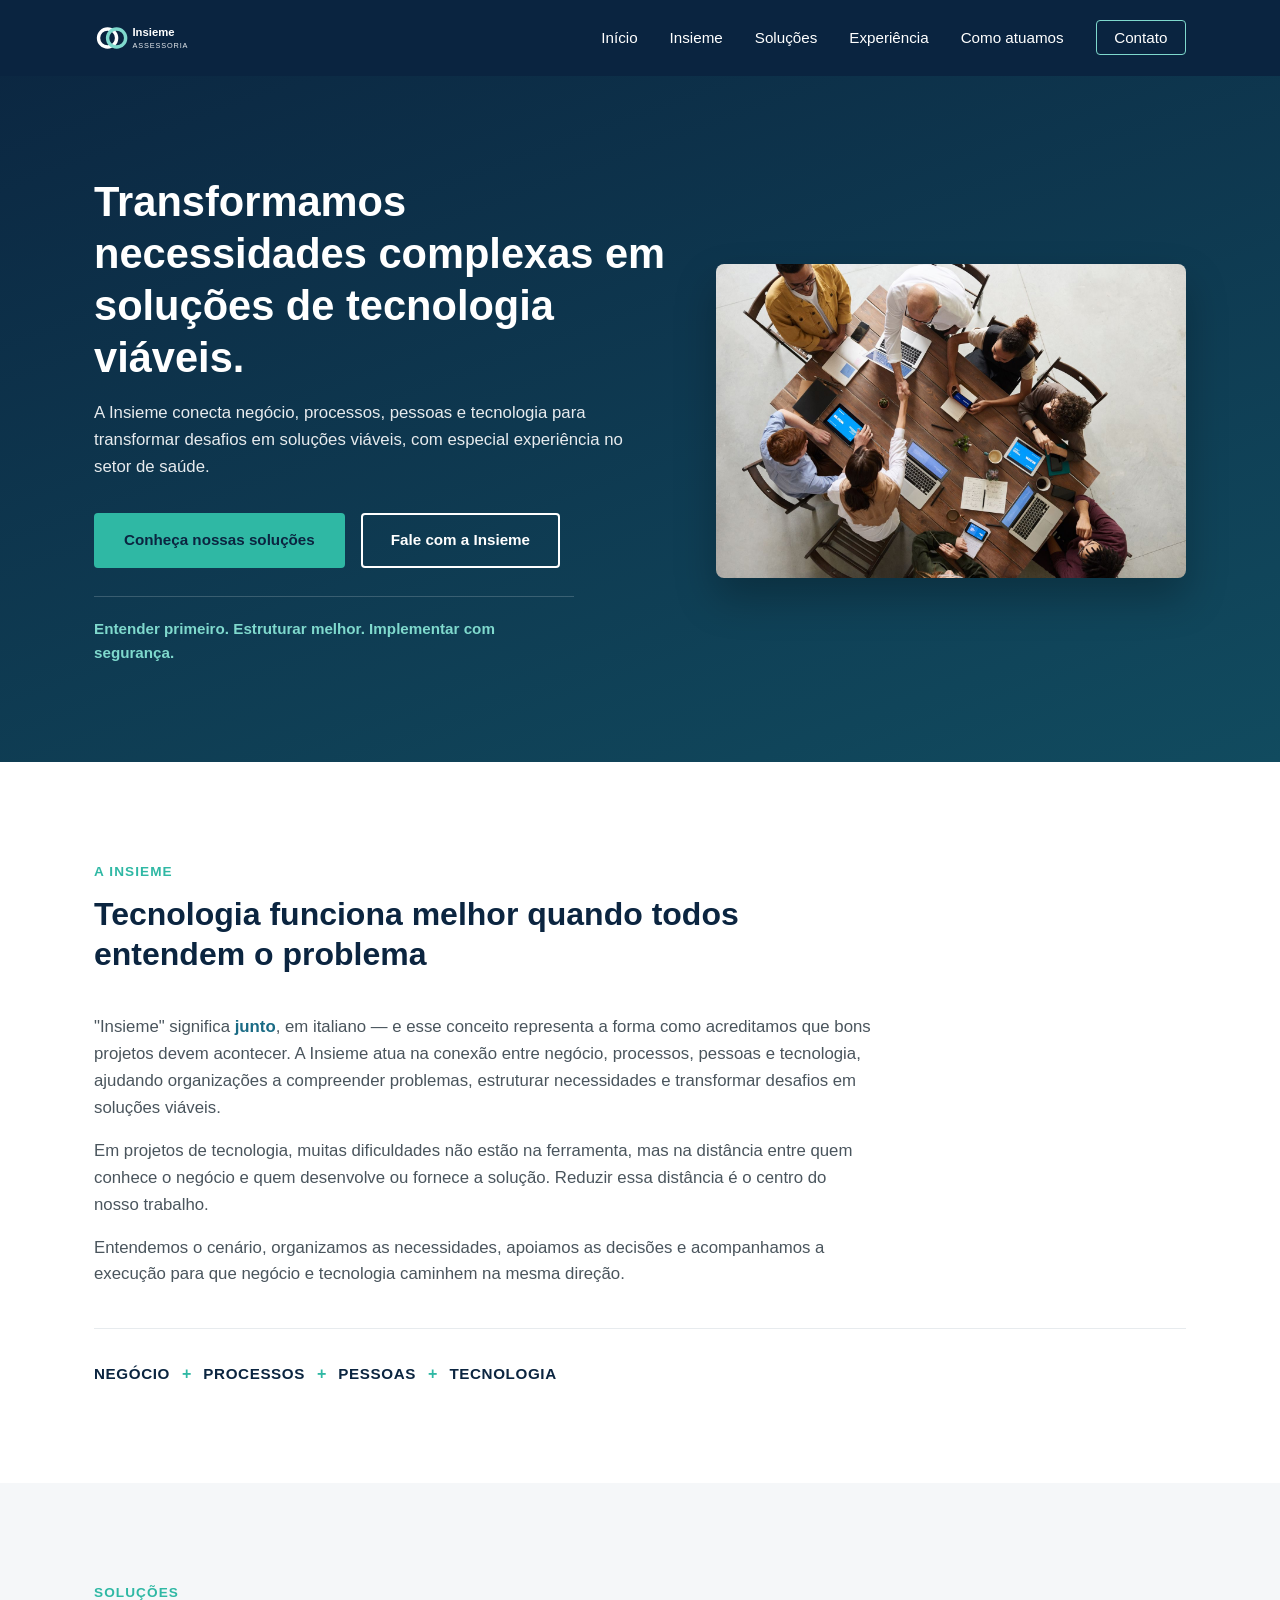
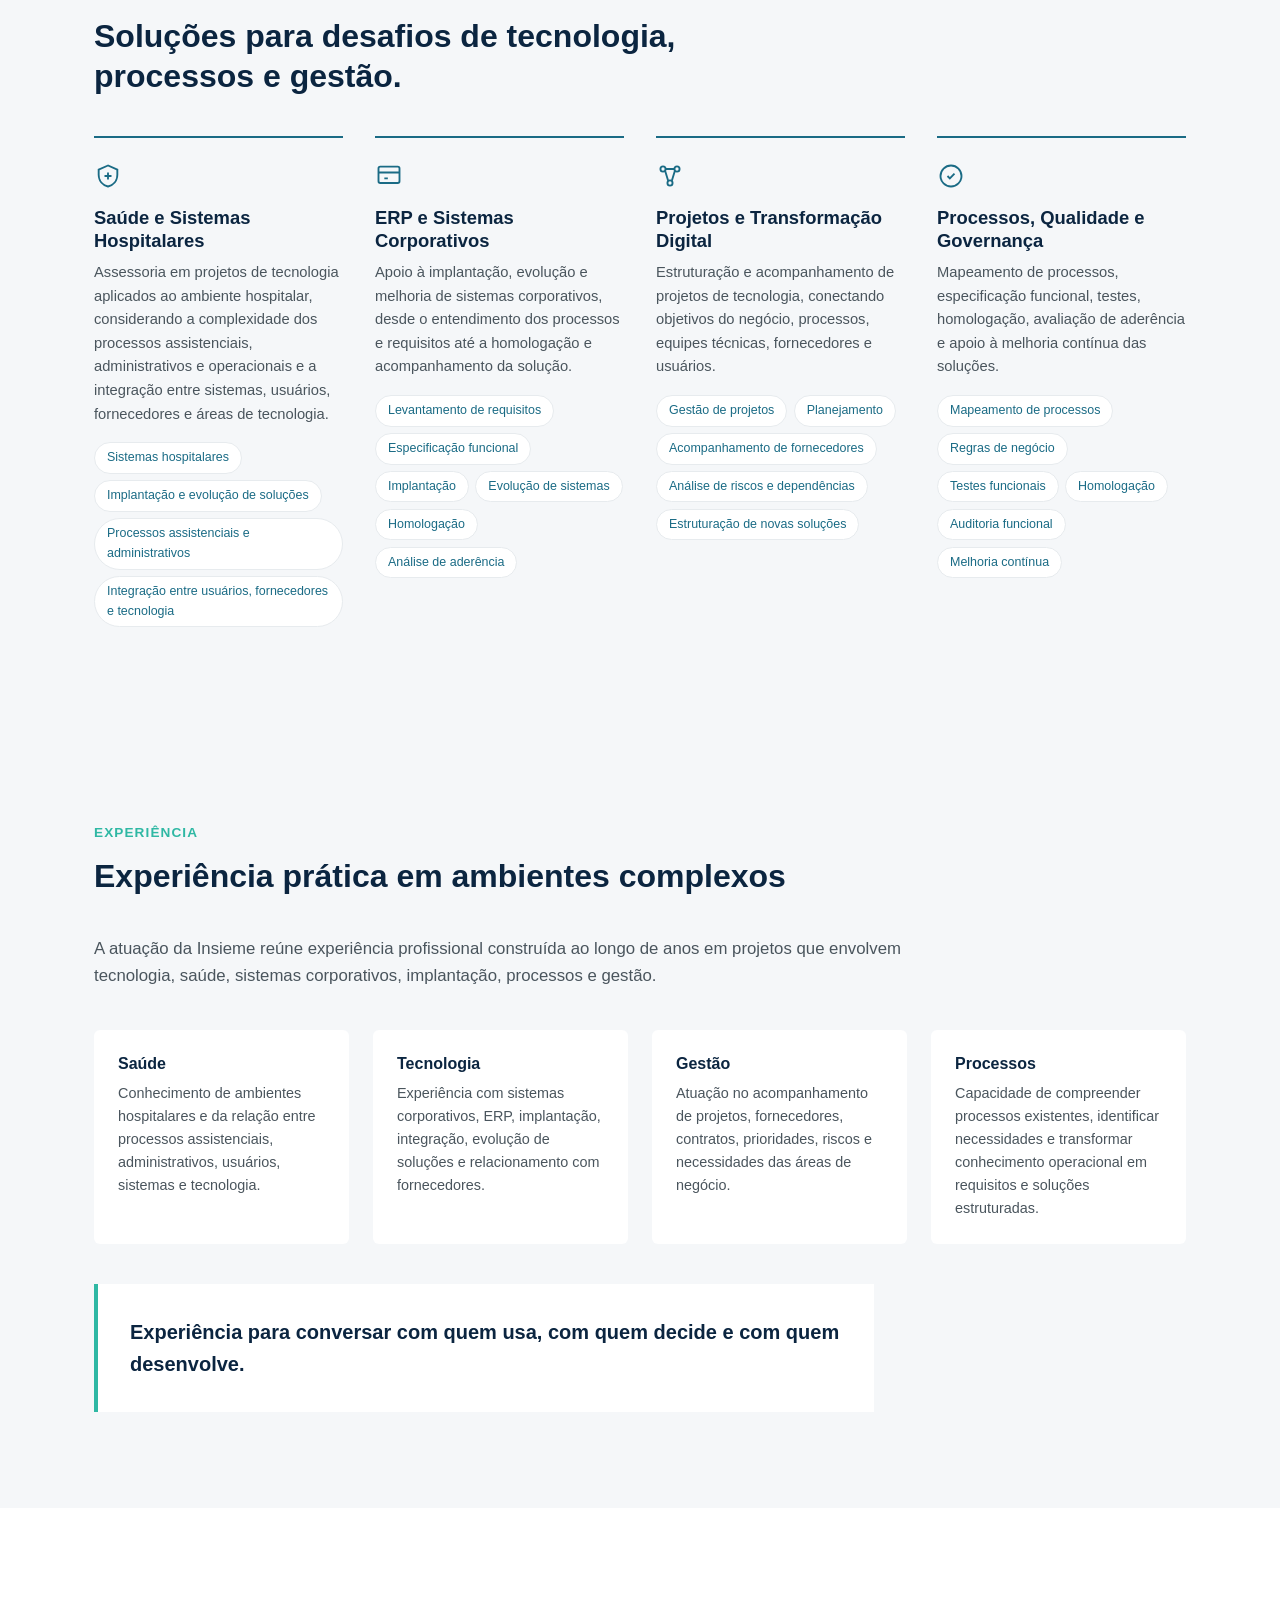
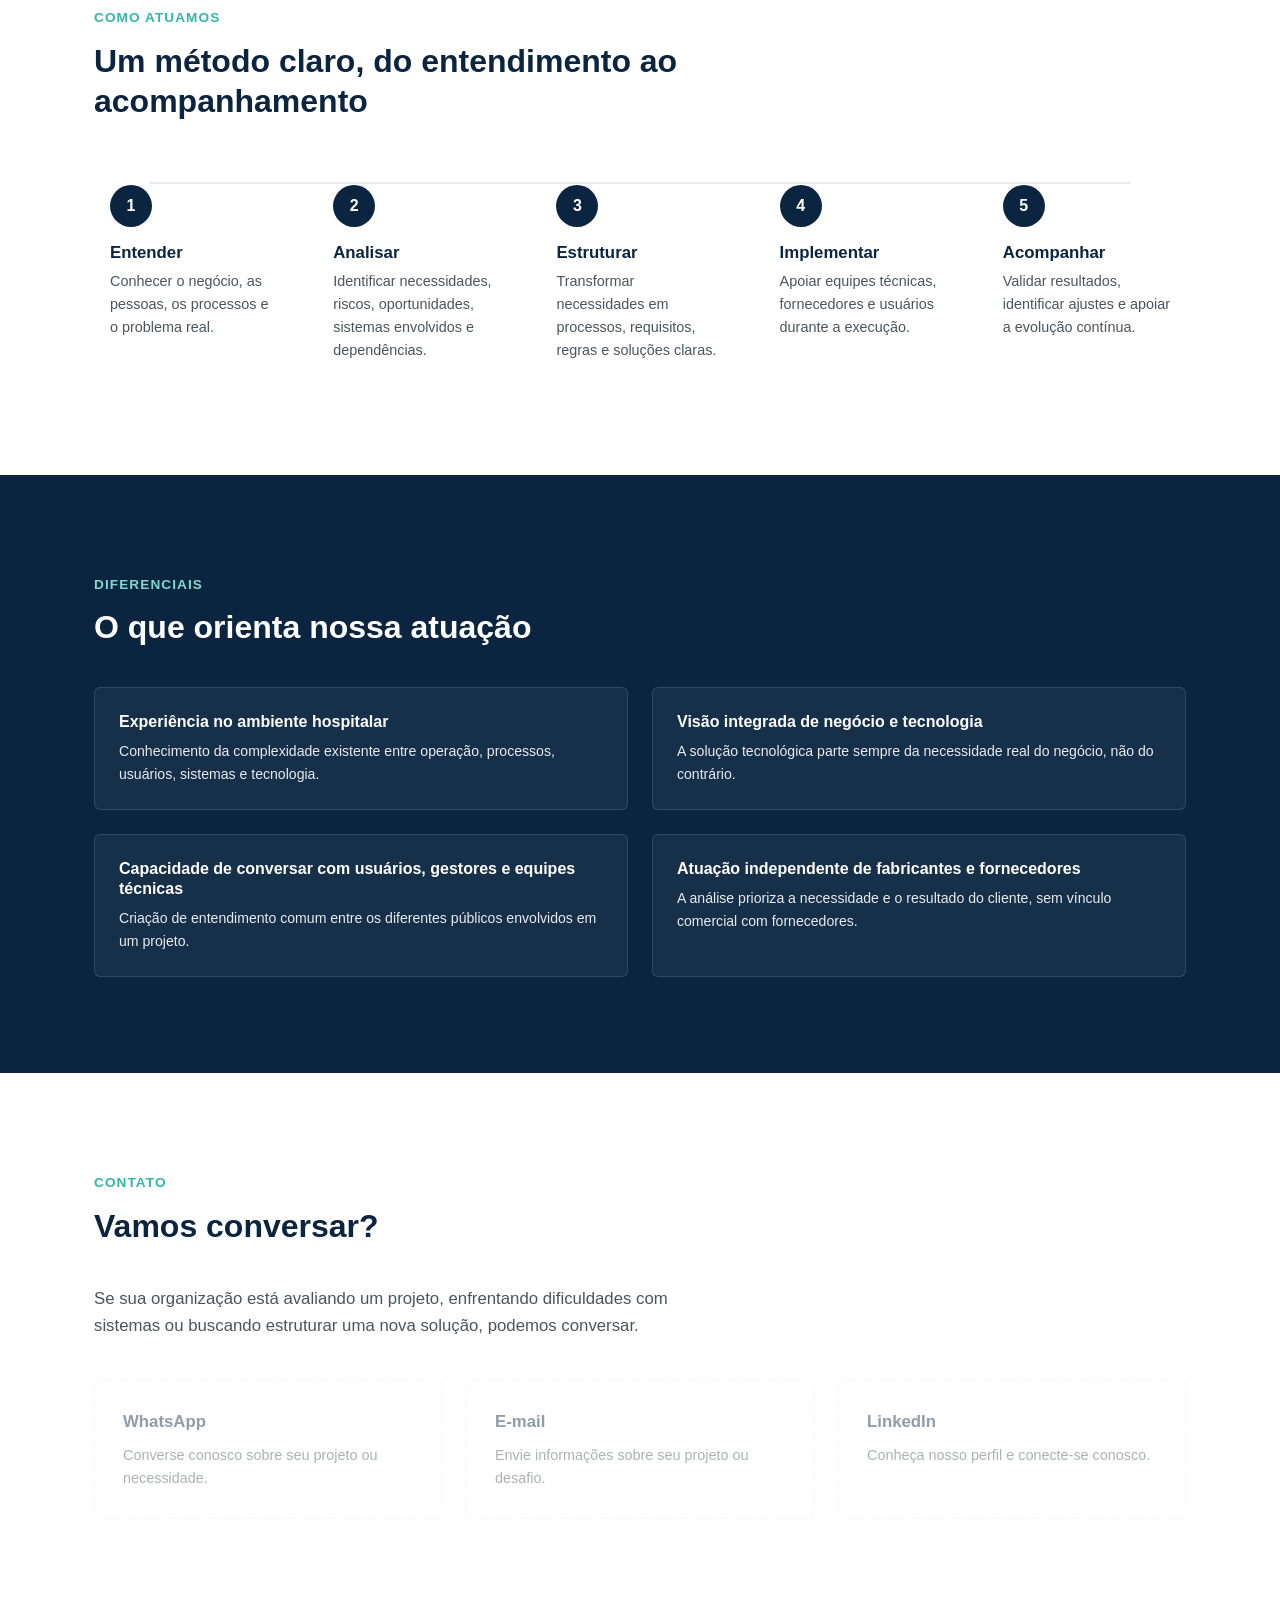
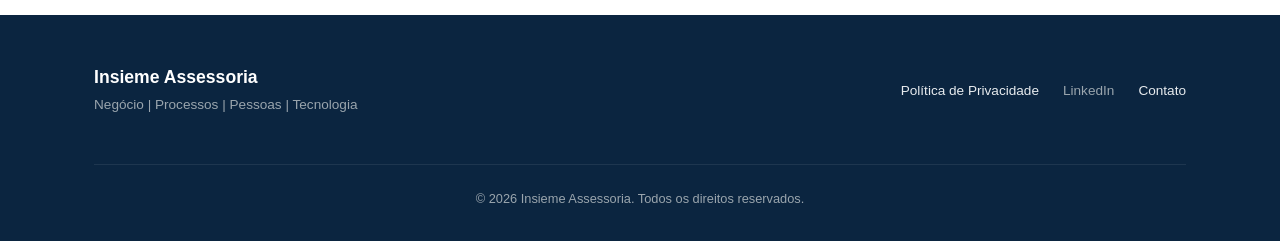
==== index.html @ f0e2f2e6 "Publica site institucional da Insieme Assessoria" ====
<!DOCTYPE html>
<html lang="pt-BR">
<head>
  <meta charset="UTF-8">
  <meta name="viewport" content="width=device-width, initial-scale=1.0">

  <title>Insieme Assessoria | Tecnologia, Sistemas, Processos e Saúde</title>
  <meta name="description" content="Assessoria e consultoria em tecnologia, sistemas, processos, implantação, gestão de projetos e soluções para organizações de saúde.">
  <meta name="keywords" content="consultoria tecnologia, sistemas hospitalares, ERP, implantação de sistemas, gestão de projetos, processos, saúde">
  <meta name="author" content="Insieme Assessoria">
  <meta name="robots" content="index, follow">

  <!-- Open Graph -->
  <meta property="og:type" content="website">
  <meta property="og:title" content="Insieme Assessoria | Tecnologia, Sistemas, Processos e Saúde">
  <meta property="og:description" content="Assessoria e consultoria em tecnologia, sistemas, processos, implantação, gestão de projetos e soluções para organizações de saúde.">
  <meta property="og:url" content="https://www.insiemeassessoria.com.br/">
  <meta property="og:image" content="assets/images/og-cover.jpg">
  <meta property="og:image:width" content="1200">
  <meta property="og:image:height" content="630">
  <meta property="og:locale" content="pt_BR">

  <!-- Favicon (gerado a partir da marca da Insieme; ver assets/icons/README.md) -->
  <link rel="icon" type="image/png" sizes="32x32" href="assets/icons/favicon-32x32.png">
  <link rel="icon" type="image/png" sizes="16x16" href="assets/icons/favicon-16x16.png">
  <link rel="apple-touch-icon" href="assets/icons/apple-touch-icon.png">

  <link rel="canonical" href="https://www.insiemeassessoria.com.br/">
  <link rel="stylesheet" href="css/style.css">
</head>
<body>

  <!-- ===== HEADER / MENU FIXO ===== -->
  <header class="site-header" id="site-header">
    <div class="container header-inner">
      <a href="#inicio" class="logo">
        <img src="assets/images/logo-header.svg" alt="Insieme Assessoria" width="170" height="40">
      </a>

      <button class="menu-toggle" id="menu-toggle" aria-label="Abrir menu" aria-expanded="false" aria-controls="menu-principal">
        <span></span>
        <span></span>
        <span></span>
      </button>

      <nav class="main-nav" id="menu-principal">
        <ul>
          <li><a href="#inicio">Início</a></li>
          <li><a href="#insieme">Insieme</a></li>
          <li><a href="#solucoes">Soluções</a></li>
          <li><a href="#experiencia">Experiência</a></li>
          <li><a href="#como-atuamos">Como atuamos</a></li>
          <li><a href="#contato" class="nav-cta">Contato</a></li>
        </ul>
      </nav>
    </div>
  </header>

  <main>

    <!-- ===== HERO ===== -->
    <section id="inicio" class="hero">
      <div class="container hero-inner">
        <div class="hero-text">
          <h1>Transformamos necessidades complexas em soluções de tecnologia viáveis.</h1>
          <p class="hero-subtitle">
            A Insieme conecta negócio, processos, pessoas e tecnologia para transformar desafios
            em soluções viáveis, com especial experiência no setor de saúde.
          </p>
          <div class="hero-actions">
            <a href="#solucoes" class="btn btn-primary">Conheça nossas soluções</a>
            <a href="#contato" class="btn btn-secondary">Fale com a Insieme</a>
          </div>
          <p class="hero-tagline">Entender primeiro. Estruturar melhor. Implementar com segurança.</p>
        </div>

        <div class="hero-image">
          <!-- Foto: banco gratuito Pexels (uso livre, sem atribuição obrigatória) -->
          <img src="assets/images/hero.jpg" alt="Equipe reunida em torno de uma mesa, trabalhando em conjunto com notebooks e tablets" width="1600" height="1068">
        </div>
      </div>
    </section>

    <!-- ===== A INSIEME ===== -->
    <section id="insieme" class="section insieme">
      <div class="container">
        <span class="section-label">A Insieme</span>
        <h2>Tecnologia funciona melhor quando todos entendem o problema</h2>
        <div class="insieme-content">
          <p>
            "Insieme" significa <em>junto</em>, em italiano — e esse conceito representa a forma
            como acreditamos que bons projetos devem acontecer. A Insieme atua na conexão entre
            negócio, processos, pessoas e tecnologia, ajudando organizações a compreender
            problemas, estruturar necessidades e transformar desafios em soluções viáveis.
          </p>
          <p>
            Em projetos de tecnologia, muitas dificuldades não estão na ferramenta, mas na
            distância entre quem conhece o negócio e quem desenvolve ou fornece a solução. Reduzir
            essa distância é o centro do nosso trabalho.
          </p>
          <p>
            Entendemos o cenário, organizamos as necessidades, apoiamos as decisões e acompanhamos
            a execução para que negócio e tecnologia caminhem na mesma direção.
          </p>
        </div>

        <div class="pilares-conexao" role="list" aria-label="Elementos conectados pela atuação da Insieme">
          <span role="listitem">Negócio</span>
          <span class="pilares-conector" aria-hidden="true">+</span>
          <span role="listitem">Processos</span>
          <span class="pilares-conector" aria-hidden="true">+</span>
          <span role="listitem">Pessoas</span>
          <span class="pilares-conector" aria-hidden="true">+</span>
          <span role="listitem">Tecnologia</span>
        </div>
      </div>
    </section>

    <!-- ===== SOLUÇÕES ===== -->
    <section id="solucoes" class="section solucoes">
      <div class="container">
        <span class="section-label">Soluções</span>
        <h2>Soluções para desafios de tecnologia, processos e gestão.</h2>

        <div class="pilares-grid">
          <article class="pilar">
            <span class="pilar-icone" aria-hidden="true">
              <svg viewBox="0 0 24 24" width="28" height="28" fill="none" stroke="currentColor" stroke-width="1.6"><path d="M12 3 4 6.5V11c0 5 3.4 8.7 8 10 4.6-1.3 8-5 8-10V6.5L12 3Z"/><path d="M9 12h6M12 9v6"/></svg>
            </span>
            <h3>Saúde e Sistemas Hospitalares</h3>
            <p>
              Assessoria em projetos de tecnologia aplicados ao ambiente hospitalar, considerando a
              complexidade dos processos assistenciais, administrativos e operacionais e a
              integração entre sistemas, usuários, fornecedores e áreas de tecnologia.
            </p>
            <ul class="pilar-tags">
              <li>Sistemas hospitalares</li>
              <li>Implantação e evolução de soluções</li>
              <li>Processos assistenciais e administrativos</li>
              <li>Integração entre usuários, fornecedores e tecnologia</li>
            </ul>
          </article>

          <article class="pilar">
            <span class="pilar-icone" aria-hidden="true">
              <svg viewBox="0 0 24 24" width="28" height="28" fill="none" stroke="currentColor" stroke-width="1.6"><rect x="3" y="4" width="18" height="14" rx="1.5"/><path d="M3 9h18M8 14h3"/></svg>
            </span>
            <h3>ERP e Sistemas Corporativos</h3>
            <p>
              Apoio à implantação, evolução e melhoria de sistemas corporativos, desde o
              entendimento dos processos e requisitos até a homologação e acompanhamento da
              solução.
            </p>
            <ul class="pilar-tags">
              <li>Levantamento de requisitos</li>
              <li>Especificação funcional</li>
              <li>Implantação</li>
              <li>Evolução de sistemas</li>
              <li>Homologação</li>
              <li>Análise de aderência</li>
            </ul>
          </article>

          <article class="pilar">
            <span class="pilar-icone" aria-hidden="true">
              <svg viewBox="0 0 24 24" width="28" height="28" fill="none" stroke="currentColor" stroke-width="1.6"><circle cx="6" cy="6" r="2.2"/><circle cx="18" cy="6" r="2.2"/><circle cx="12" cy="18" r="2.2"/><path d="M7.8 7.5 10.4 16M16.2 7.5 13.6 16M8.2 6h7.6"/></svg>
            </span>
            <h3>Projetos e Transformação Digital</h3>
            <p>
              Estruturação e acompanhamento de projetos de tecnologia, conectando objetivos do
              negócio, processos, equipes técnicas, fornecedores e usuários.
            </p>
            <ul class="pilar-tags">
              <li>Gestão de projetos</li>
              <li>Planejamento</li>
              <li>Acompanhamento de fornecedores</li>
              <li>Análise de riscos e dependências</li>
              <li>Estruturação de novas soluções</li>
            </ul>
          </article>

          <article class="pilar">
            <span class="pilar-icone" aria-hidden="true">
              <svg viewBox="0 0 24 24" width="28" height="28" fill="none" stroke="currentColor" stroke-width="1.6"><path d="m9 12 2 2 4-4"/><circle cx="12" cy="12" r="9"/></svg>
            </span>
            <h3>Processos, Qualidade e Governança</h3>
            <p>
              Mapeamento de processos, especificação funcional, testes, homologação, avaliação de
              aderência e apoio à melhoria contínua das soluções.
            </p>
            <ul class="pilar-tags">
              <li>Mapeamento de processos</li>
              <li>Regras de negócio</li>
              <li>Testes funcionais</li>
              <li>Homologação</li>
              <li>Auditoria funcional</li>
              <li>Melhoria contínua</li>
            </ul>
          </article>
        </div>
      </div>
    </section>

    <!-- ===== EXPERIÊNCIA ===== -->
    <section id="experiencia" class="section experiencia">
      <div class="container">
        <span class="section-label">Experiência</span>
        <h2>Experiência prática em ambientes complexos</h2>
        <p class="experiencia-intro">
          A atuação da Insieme reúne experiência profissional construída ao longo de anos em
          projetos que envolvem tecnologia, saúde, sistemas corporativos, implantação, processos e
          gestão.
        </p>

        <div class="experiencia-grid">
          <article class="experiencia-dimensao">
            <h3>Saúde</h3>
            <p>
              Conhecimento de ambientes hospitalares e da relação entre processos assistenciais,
              administrativos, usuários, sistemas e tecnologia.
            </p>
          </article>

          <article class="experiencia-dimensao">
            <h3>Tecnologia</h3>
            <p>
              Experiência com sistemas corporativos, ERP, implantação, integração, evolução de
              soluções e relacionamento com fornecedores.
            </p>
          </article>

          <article class="experiencia-dimensao">
            <h3>Gestão</h3>
            <p>
              Atuação no acompanhamento de projetos, fornecedores, contratos, prioridades, riscos e
              necessidades das áreas de negócio.
            </p>
          </article>

          <article class="experiencia-dimensao">
            <h3>Processos</h3>
            <p>
              Capacidade de compreender processos existentes, identificar necessidades e
              transformar conhecimento operacional em requisitos e soluções estruturadas.
            </p>
          </article>
        </div>

        <blockquote class="experiencia-destaque">
          Experiência para conversar com quem usa, com quem decide e com quem desenvolve.
        </blockquote>
      </div>
    </section>

    <!-- ===== COMO ATUAMOS ===== -->
    <section id="como-atuamos" class="section como-atuamos">
      <div class="container">
        <span class="section-label">Como atuamos</span>
        <h2>Um método claro, do entendimento ao acompanhamento</h2>

        <ol class="processo-flow">
          <li>
            <span class="processo-numero">1</span>
            <h3>Entender</h3>
            <p>Conhecer o negócio, as pessoas, os processos e o problema real.</p>
          </li>
          <li>
            <span class="processo-numero">2</span>
            <h3>Analisar</h3>
            <p>Identificar necessidades, riscos, oportunidades, sistemas envolvidos e dependências.</p>
          </li>
          <li>
            <span class="processo-numero">3</span>
            <h3>Estruturar</h3>
            <p>Transformar necessidades em processos, requisitos, regras e soluções claras.</p>
          </li>
          <li>
            <span class="processo-numero">4</span>
            <h3>Implementar</h3>
            <p>Apoiar equipes técnicas, fornecedores e usuários durante a execução.</p>
          </li>
          <li>
            <span class="processo-numero">5</span>
            <h3>Acompanhar</h3>
            <p>Validar resultados, identificar ajustes e apoiar a evolução contínua.</p>
          </li>
        </ol>
      </div>
    </section>

    <!-- ===== DIFERENCIAIS ===== -->
    <section id="diferenciais" class="section diferenciais">
      <div class="container">
        <span class="section-label">Diferenciais</span>
        <h2>O que orienta nossa atuação</h2>

        <div class="diferenciais-grid">
          <article class="diferencial-item">
            <h3>Experiência no ambiente hospitalar</h3>
            <p>Conhecimento da complexidade existente entre operação, processos, usuários, sistemas e tecnologia.</p>
          </article>
          <article class="diferencial-item">
            <h3>Visão integrada de negócio e tecnologia</h3>
            <p>A solução tecnológica parte sempre da necessidade real do negócio, não do contrário.</p>
          </article>
          <article class="diferencial-item">
            <h3>Capacidade de conversar com usuários, gestores e equipes técnicas</h3>
            <p>Criação de entendimento comum entre os diferentes públicos envolvidos em um projeto.</p>
          </article>
          <article class="diferencial-item">
            <h3>Atuação independente de fabricantes e fornecedores</h3>
            <p>A análise prioriza a necessidade e o resultado do cliente, sem vínculo comercial com fornecedores.</p>
          </article>
        </div>
      </div>
    </section>

    <!-- ===== CONTATO ===== -->
    <section id="contato" class="section contato">
      <div class="container">
        <span class="section-label">Contato</span>
        <h2>Vamos conversar?</h2>
        <p class="contato-intro">
          Se sua organização está avaliando um projeto, enfrentando dificuldades com sistemas ou
          buscando estruturar uma nova solução, podemos conversar.
        </p>

        <div class="contato-grid" id="contato-grid">
          <!-- Cartões preenchidos/ocultados dinamicamente via js/script.js conforme WHATSAPP_NUMBER, CONTACT_EMAIL, LINKEDIN_URL -->
          <a href="#" id="link-whatsapp" class="contato-card" target="_blank" rel="noopener noreferrer">
            <span class="contato-card-titulo">WhatsApp</span>
            <span class="contato-card-texto">Converse conosco sobre seu projeto ou necessidade.</span>
          </a>

          <a href="#" id="link-email" class="contato-card">
            <span class="contato-card-titulo">E-mail</span>
            <span class="contato-card-texto">Envie informações sobre seu projeto ou desafio.</span>
          </a>

          <a href="#" id="link-linkedin" class="contato-card" target="_blank" rel="noopener noreferrer">
            <span class="contato-card-titulo">LinkedIn</span>
            <span class="contato-card-texto">Conheça nosso perfil e conecte-se conosco.</span>
          </a>
        </div>
      </div>
    </section>

  </main>

  <!-- ===== RODAPÉ ===== -->
  <footer class="site-footer">
    <div class="container footer-inner">
      <div class="footer-brand">
        <strong>Insieme Assessoria</strong>
        <span>Negócio | Processos | Pessoas | Tecnologia</span>
      </div>

      <ul class="footer-links">
        <li><a href="privacidade.html" id="footer-privacidade">Política de Privacidade</a></li>
        <li><a href="#" id="footer-linkedin" target="_blank" rel="noopener noreferrer">LinkedIn</a></li>
        <li><a href="#contato">Contato</a></li>
      </ul>

      <p class="footer-copy" id="footer-copy"><!-- Preenchido via JavaScript --></p>
    </div>
  </footer>

  <!-- ===== BOTÃO FLUTUANTE WHATSAPP ===== -->
  <a href="#" id="whatsapp-float" class="whatsapp-float" target="_blank" rel="noopener noreferrer" aria-label="Falar no WhatsApp">
    <svg viewBox="0 0 32 32" width="26" height="26" aria-hidden="true" focusable="false">
      <path fill="currentColor" d="M16 3C9 3 3.3 8.6 3.3 15.5c0 2.4.6 4.6 1.8 6.6L3 29l7.2-2c1.9 1 4 1.6 6.3 1.6 7 0 12.7-5.6 12.7-12.5S23 3 16 3zm0 22.7c-2 0-3.9-.5-5.6-1.5l-.4-.2-4.3 1.2 1.2-4.1-.3-.4a10.1 10.1 0 0 1-1.7-5.7C4.9 9.6 9.9 4.9 16 4.9s11.1 4.7 11.1 10.6S22.1 25.7 16 25.7zm5.9-8c-.3-.2-1.9-1-2.2-1.1-.3-.1-.5-.2-.7.2-.2.3-.8 1.1-1 1.3-.2.2-.4.2-.7.1-.3-.2-1.4-.5-2.6-1.6-1-.9-1.6-1.9-1.8-2.3-.2-.3 0-.5.1-.7l.5-.6c.2-.2.2-.3.3-.5.1-.2.1-.4 0-.5-.1-.2-.7-1.7-1-2.3-.3-.6-.5-.5-.7-.5h-.6c-.2 0-.5.1-.8.4-.3.3-1 1-1 2.4s1 2.8 1.2 3c.1.2 2 3 4.8 4.2.7.3 1.2.5 1.6.6.7.2 1.3.2 1.8.1.5-.1 1.9-.8 2.2-1.5.3-.7.3-1.3.2-1.5-.1-.1-.3-.2-.6-.4z"/>
    </svg>
  </a>

  <script src="js/script.js"></script>
</body>
</html>
---- css/style.css ----
/* =========================================================
   INSIEME ASSESSORIA — STYLE SHEET
   Identidade visual: azul escuro/petróleo, branco, cinza claro,
   pequenos detalhes em verde/azul claro. Layout corporativo,
   sóbrio, com bastante espaço em branco.
   ========================================================= */

:root {
  /* Paleta de cores */
  --color-navy: #0b2540;
  --color-petrol: #114b5f;
  --color-petrol-light: #1a6b85;
  --color-accent: #2fb8a4;
  --color-accent-light: #7fd9cd;
  --color-white: #ffffff;
  --color-gray-100: #f5f7f9;
  --color-gray-200: #e7ebee;
  --color-gray-400: #9aa5ad;
  --color-gray-700: #4a555d;
  --color-text: #1c2b36;

  /* Tipografia */
  --font-base: "Segoe UI", "Helvetica Neue", Arial, sans-serif;

  /* Espaçamentos */
  --section-padding: 6rem 0;
  --container-width: 1140px;

  /* Transições */
  --transition-base: 0.25s ease;
}

/* =========================================================
   RESET BÁSICO
   ========================================================= */
*,
*::before,
*::after {
  box-sizing: border-box;
}

html {
  scroll-behavior: smooth;
}

body {
  margin: 0;
  font-family: var(--font-base);
  color: var(--color-text);
  background-color: var(--color-white);
  line-height: 1.6;
  -webkit-font-smoothing: antialiased;
}

img {
  max-width: 100%;
  height: auto;
  display: block;
}

a {
  color: inherit;
  text-decoration: none;
}

ul,
ol {
  list-style: none;
  margin: 0;
  padding: 0;
}

h1, h2, h3 {
  color: var(--color-navy);
  font-weight: 700;
  line-height: 1.25;
  margin: 0 0 1rem;
}

p {
  margin: 0 0 1rem;
  color: var(--color-gray-700);
}

.container {
  width: 100%;
  max-width: var(--container-width);
  margin: 0 auto;
  padding: 0 1.5rem;
}

.section {
  padding: var(--section-padding);
}

.section-label {
  display: inline-block;
  color: var(--color-accent);
  font-size: 0.85rem;
  font-weight: 700;
  letter-spacing: 0.08em;
  text-transform: uppercase;
  margin-bottom: 0.75rem;
}

.section h2 {
  font-size: 2rem;
  max-width: 720px;
  margin-bottom: 2.5rem;
}

/* =========================================================
   BOTÕES
   ========================================================= */
.btn {
  display: inline-block;
  padding: 0.85rem 1.75rem;
  border-radius: 4px;
  font-weight: 600;
  font-size: 0.95rem;
  transition: background-color var(--transition-base), color var(--transition-base), border-color var(--transition-base);
  border: 2px solid transparent;
}

.btn-primary {
  background-color: var(--color-accent);
  color: var(--color-navy);
}

.btn-primary:hover {
  background-color: var(--color-accent-light);
}

.btn-secondary {
  border-color: var(--color-white);
  color: var(--color-white);
}

.btn-secondary:hover {
  background-color: var(--color-white);
  color: var(--color-navy);
}

/* =========================================================
   HEADER / MENU FIXO
   ========================================================= */
.site-header {
  position: fixed;
  top: 0;
  left: 0;
  width: 100%;
  z-index: 1000;
  background-color: rgba(11, 37, 64, 0.97);
  transition: background-color var(--transition-base);
}

.header-inner {
  display: flex;
  align-items: center;
  justify-content: space-between;
  height: 76px;
}

.logo {
  display: flex;
  align-items: center;
}

.logo img {
  height: 34px;
  width: auto;
}

.main-nav ul {
  display: flex;
  gap: 2rem;
  align-items: center;
}

.main-nav a {
  color: var(--color-white);
  font-size: 0.95rem;
  font-weight: 500;
  transition: color var(--transition-base);
}

.main-nav a:hover {
  color: var(--color-accent-light);
}

.nav-cta {
  border: 1px solid var(--color-accent-light);
  padding: 0.5rem 1.1rem;
  border-radius: 4px;
}

.menu-toggle {
  display: none;
  flex-direction: column;
  justify-content: space-between;
  width: 28px;
  height: 20px;
  background: none;
  border: none;
  cursor: pointer;
  padding: 0;
}

.menu-toggle span {
  display: block;
  height: 2px;
  width: 100%;
  background-color: var(--color-white);
  border-radius: 2px;
}

/* =========================================================
   HERO
   ========================================================= */
.hero {
  background: linear-gradient(160deg, var(--color-navy) 0%, var(--color-petrol) 100%);
  padding: 11rem 0 6rem;
}

.hero-inner {
  display: grid;
  grid-template-columns: 1.1fr 0.9fr;
  gap: 3rem;
  align-items: center;
}

.hero-text h1 {
  color: var(--color-white);
  font-size: 2.6rem;
  max-width: 620px;
}

.hero-subtitle {
  color: var(--color-gray-200);
  font-size: 1.05rem;
  max-width: 560px;
  margin-bottom: 2rem;
}

.hero-actions {
  display: flex;
  gap: 1rem;
  flex-wrap: wrap;
}

.hero-tagline {
  margin: 1.75rem 0 0;
  padding-top: 1.25rem;
  border-top: 1px solid rgba(255, 255, 255, 0.18);
  color: var(--color-accent-light);
  font-size: 0.95rem;
  font-weight: 600;
  max-width: 480px;
}

.hero-image img {
  border-radius: 8px;
  box-shadow: 0 20px 40px rgba(0, 0, 0, 0.25);
}

/* =========================================================
   A INSIEME
   ========================================================= */
.insieme-content p {
  max-width: 780px;
  font-size: 1.05rem;
}

.insieme-content em {
  color: var(--color-petrol-light);
  font-style: normal;
  font-weight: 700;
}

.pilares-conexao {
  display: flex;
  flex-wrap: wrap;
  align-items: center;
  gap: 0.75rem;
  margin-top: 2.5rem;
  padding-top: 2rem;
  border-top: 1px solid var(--color-gray-200);
}

.pilares-conexao span:not(.pilares-conector) {
  font-size: 0.95rem;
  font-weight: 700;
  letter-spacing: 0.04em;
  text-transform: uppercase;
  color: var(--color-navy);
}

.pilares-conector {
  color: var(--color-accent);
  font-weight: 700;
}

/* =========================================================
   SOLUÇÕES — QUATRO PILARES
   ========================================================= */
.solucoes {
  background-color: var(--color-gray-100);
}

.pilares-grid {
  display: grid;
  grid-template-columns: repeat(4, 1fr);
  gap: 2rem;
}

.pilar {
  padding-top: 1.5rem;
  border-top: 2px solid var(--color-petrol-light);
}

.pilar-icone {
  display: inline-flex;
  color: var(--color-petrol-light);
  margin-bottom: 1rem;
}

.pilar h3 {
  font-size: 1.15rem;
  margin-bottom: 0.6rem;
}

.pilar p {
  font-size: 0.92rem;
  margin: 0;
}

.pilar-tags {
  display: flex;
  flex-wrap: wrap;
  gap: 0.4rem;
  margin-top: 1rem;
}

.pilar-tags li {
  font-size: 0.78rem;
  color: var(--color-petrol-light);
  background-color: var(--color-white);
  border: 1px solid var(--color-gray-200);
  border-radius: 999px;
  padding: 0.3rem 0.75rem;
}

/* =========================================================
   EXPERIÊNCIA
   ========================================================= */
.experiencia {
  background-color: var(--color-gray-100);
}

.experiencia-intro {
  max-width: 820px;
  font-size: 1.05rem;
}

.experiencia-grid {
  display: grid;
  grid-template-columns: repeat(4, 1fr);
  gap: 1.5rem;
  margin: 2.5rem 0;
}

.experiencia-dimensao {
  padding: 1.5rem;
  background-color: var(--color-white);
  border-radius: 6px;
}

.experiencia-dimensao h3 {
  font-size: 1rem;
  margin-bottom: 0.5rem;
}

.experiencia-dimensao p {
  font-size: 0.9rem;
  margin: 0;
}

.experiencia-destaque {
  margin: 2.5rem 0 0;
  padding: 2rem;
  border-left: 4px solid var(--color-accent);
  background-color: var(--color-white);
  font-size: 1.25rem;
  font-weight: 600;
  color: var(--color-navy);
  max-width: 780px;
}

/* =========================================================
   COMO TRABALHAMOS
   ========================================================= */
.processo-flow {
  display: grid;
  grid-template-columns: repeat(5, 1fr);
  gap: 1.5rem;
  position: relative;
}

.processo-flow::before {
  content: "";
  position: absolute;
  top: 21px;
  left: 5%;
  right: 5%;
  height: 2px;
  background-color: var(--color-gray-200);
}

.processo-flow li {
  position: relative;
  padding: 1.5rem 1rem 0;
  text-align: left;
}

.processo-numero {
  display: inline-flex;
  align-items: center;
  justify-content: center;
  width: 42px;
  height: 42px;
  border-radius: 50%;
  background-color: var(--color-navy);
  color: var(--color-white);
  font-weight: 700;
  margin-bottom: 1rem;
}

.processo-flow h3 {
  font-size: 1.05rem;
  margin-bottom: 0.4rem;
}

.processo-flow p {
  font-size: 0.9rem;
}

/* =========================================================
   DIFERENCIAIS
   ========================================================= */
.diferenciais {
  background-color: var(--color-navy);
}

.diferenciais .section-label {
  color: var(--color-accent-light);
}

.diferenciais h2 {
  color: var(--color-white);
}

.diferenciais-grid {
  display: grid;
  grid-template-columns: repeat(2, 1fr);
  gap: 1.5rem;
}

.diferencial-item {
  background-color: rgba(255, 255, 255, 0.05);
  border: 1px solid rgba(255, 255, 255, 0.12);
  border-radius: 6px;
  padding: 1.5rem;
}

.diferencial-item h3 {
  color: var(--color-white);
  font-size: 1rem;
  margin-bottom: 0.5rem;
}

.diferencial-item p {
  color: var(--color-gray-200);
  font-size: 0.88rem;
  margin: 0;
}

/* =========================================================
   CONTATO
   ========================================================= */
.contato-intro {
  max-width: 620px;
  font-size: 1.05rem;
}

.contato-grid {
  display: grid;
  grid-template-columns: repeat(3, 1fr);
  gap: 1.5rem;
  margin-top: 2.5rem;
}

.contato-card {
  display: flex;
  flex-direction: column;
  gap: 0.5rem;
  padding: 1.75rem;
  border: 1px solid var(--color-gray-200);
  border-radius: 6px;
  transition: border-color var(--transition-base), transform var(--transition-base);
}

.contato-card:hover {
  border-color: var(--color-petrol-light);
  transform: translateY(-2px);
}

.contato-card-titulo {
  font-weight: 700;
  color: var(--color-navy);
  font-size: 1.05rem;
}

.contato-card-texto {
  font-size: 0.9rem;
  color: var(--color-gray-700);
}

/* Estado desabilitado: contato ainda não configurado pelo proprietário do site */
.contato-card[aria-disabled="true"] {
  opacity: 0.45;
  pointer-events: none;
  border-style: dashed;
}

/* =========================================================
   RODAPÉ
   ========================================================= */
.site-footer {
  background-color: var(--color-navy);
  color: var(--color-gray-200);
  padding: 3rem 0 2rem;
}

.footer-inner {
  display: flex;
  flex-wrap: wrap;
  justify-content: space-between;
  align-items: center;
  gap: 1.5rem;
}

.footer-brand {
  display: flex;
  flex-direction: column;
  gap: 0.2rem;
}

.footer-brand strong {
  color: var(--color-white);
  font-size: 1.1rem;
}

.footer-brand span {
  font-size: 0.85rem;
  color: var(--color-gray-400);
}

.footer-links {
  display: flex;
  gap: 1.5rem;
}

.footer-links a {
  font-size: 0.85rem;
  color: var(--color-gray-200);
  transition: color var(--transition-base);
}

.footer-links a:hover {
  color: var(--color-accent-light);
}

/* Estado desabilitado: link ainda não configurado pelo proprietário do site */
.footer-links a[aria-disabled="true"] {
  color: var(--color-gray-400);
  pointer-events: none;
}

.footer-copy {
  width: 100%;
  text-align: center;
  font-size: 0.8rem;
  color: var(--color-gray-400);
  margin: 1.5rem 0 0;
  border-top: 1px solid rgba(255, 255, 255, 0.08);
  padding-top: 1.5rem;
}

/* =========================================================
   BOTÃO FLUTUANTE WHATSAPP
   ========================================================= */
.whatsapp-float {
  position: fixed;
  right: 1.75rem;
  bottom: 1.75rem;
  width: 54px;
  height: 54px;
  background-color: #25d366;
  color: var(--color-white);
  border-radius: 50%;
  display: flex;
  align-items: center;
  justify-content: center;
  box-shadow: 0 6px 16px rgba(0, 0, 0, 0.2);
  z-index: 999;
  transition: transform var(--transition-base);
}

.whatsapp-float:hover {
  transform: scale(1.08);
}

/* =========================================================
   ANIMAÇÕES DISCRETAS ON-SCROLL
   ========================================================= */
.reveal {
  opacity: 0;
  transform: translateY(16px);
  transition: opacity 0.6s ease, transform 0.6s ease;
}

.reveal.is-visible {
  opacity: 1;
  transform: translateY(0);
}

/* Página simples (ex: política de privacidade) sem header/hero acima */
.section--pagina-simples {
  padding-top: 10rem;
}

/* =========================================================
   RESPONSIVIDADE
   ========================================================= */
@media (max-width: 1024px) {
  .pilares-grid {
    grid-template-columns: repeat(2, 1fr);
  }

  .experiencia-grid {
    grid-template-columns: repeat(2, 1fr);
  }

  .diferenciais-grid {
    grid-template-columns: repeat(2, 1fr);
  }

  .contato-grid {
    grid-template-columns: repeat(2, 1fr);
  }

  .processo-flow {
    grid-template-columns: repeat(3, 1fr);
    row-gap: 2rem;
  }

  .processo-flow::before {
    display: none;
  }
}

@media (max-width: 860px) {
  .menu-toggle {
    display: flex;
  }

  .main-nav {
    position: fixed;
    top: 76px;
    left: 0;
    width: 100%;
    background-color: var(--color-navy);
    max-height: 0;
    overflow: hidden;
    transition: max-height var(--transition-base);
  }

  .main-nav.is-open {
    max-height: 400px;
  }

  .main-nav ul {
    flex-direction: column;
    align-items: flex-start;
    padding: 1.5rem;
    gap: 1.25rem;
  }

  .hero-inner {
    grid-template-columns: 1fr;
  }

  .hero-text h1 {
    font-size: 2.1rem;
  }
}

@media (max-width: 640px) {
  :root {
    --section-padding: 4rem 0;
  }

  .pilares-grid {
    grid-template-columns: 1fr;
  }

  .experiencia-grid {
    grid-template-columns: 1fr;
  }

  .diferenciais-grid {
    grid-template-columns: 1fr;
  }

  .contato-grid {
    grid-template-columns: 1fr;
  }

  .processo-flow {
    grid-template-columns: 1fr;
  }

  .hero {
    padding-top: 9rem;
  }

  .footer-inner {
    flex-direction: column;
    text-align: center;
  }

  .footer-links {
    flex-wrap: wrap;
    justify-content: center;
  }
}

@media (max-width: 400px) {
  .section h2 {
    font-size: 1.5rem;
  }

  .hero-text h1 {
    font-size: 1.75rem;
  }

  .hero-actions .btn {
    width: 100%;
    text-align: center;
  }
}

/* =========================================================
   ACESSIBILIDADE
   ========================================================= */
a:focus-visible,
button:focus-visible,
.contato-card:focus-visible {
  outline: 3px solid var(--color-accent);
  outline-offset: 2px;
}

@media (prefers-reduced-motion: reduce) {
  *,
  *::before,
  *::after {
    animation-duration: 0.001ms !important;
    transition-duration: 0.001ms !important;
    scroll-behavior: auto !important;
  }

  .reveal {
    opacity: 1;
    transform: none;
  }
}
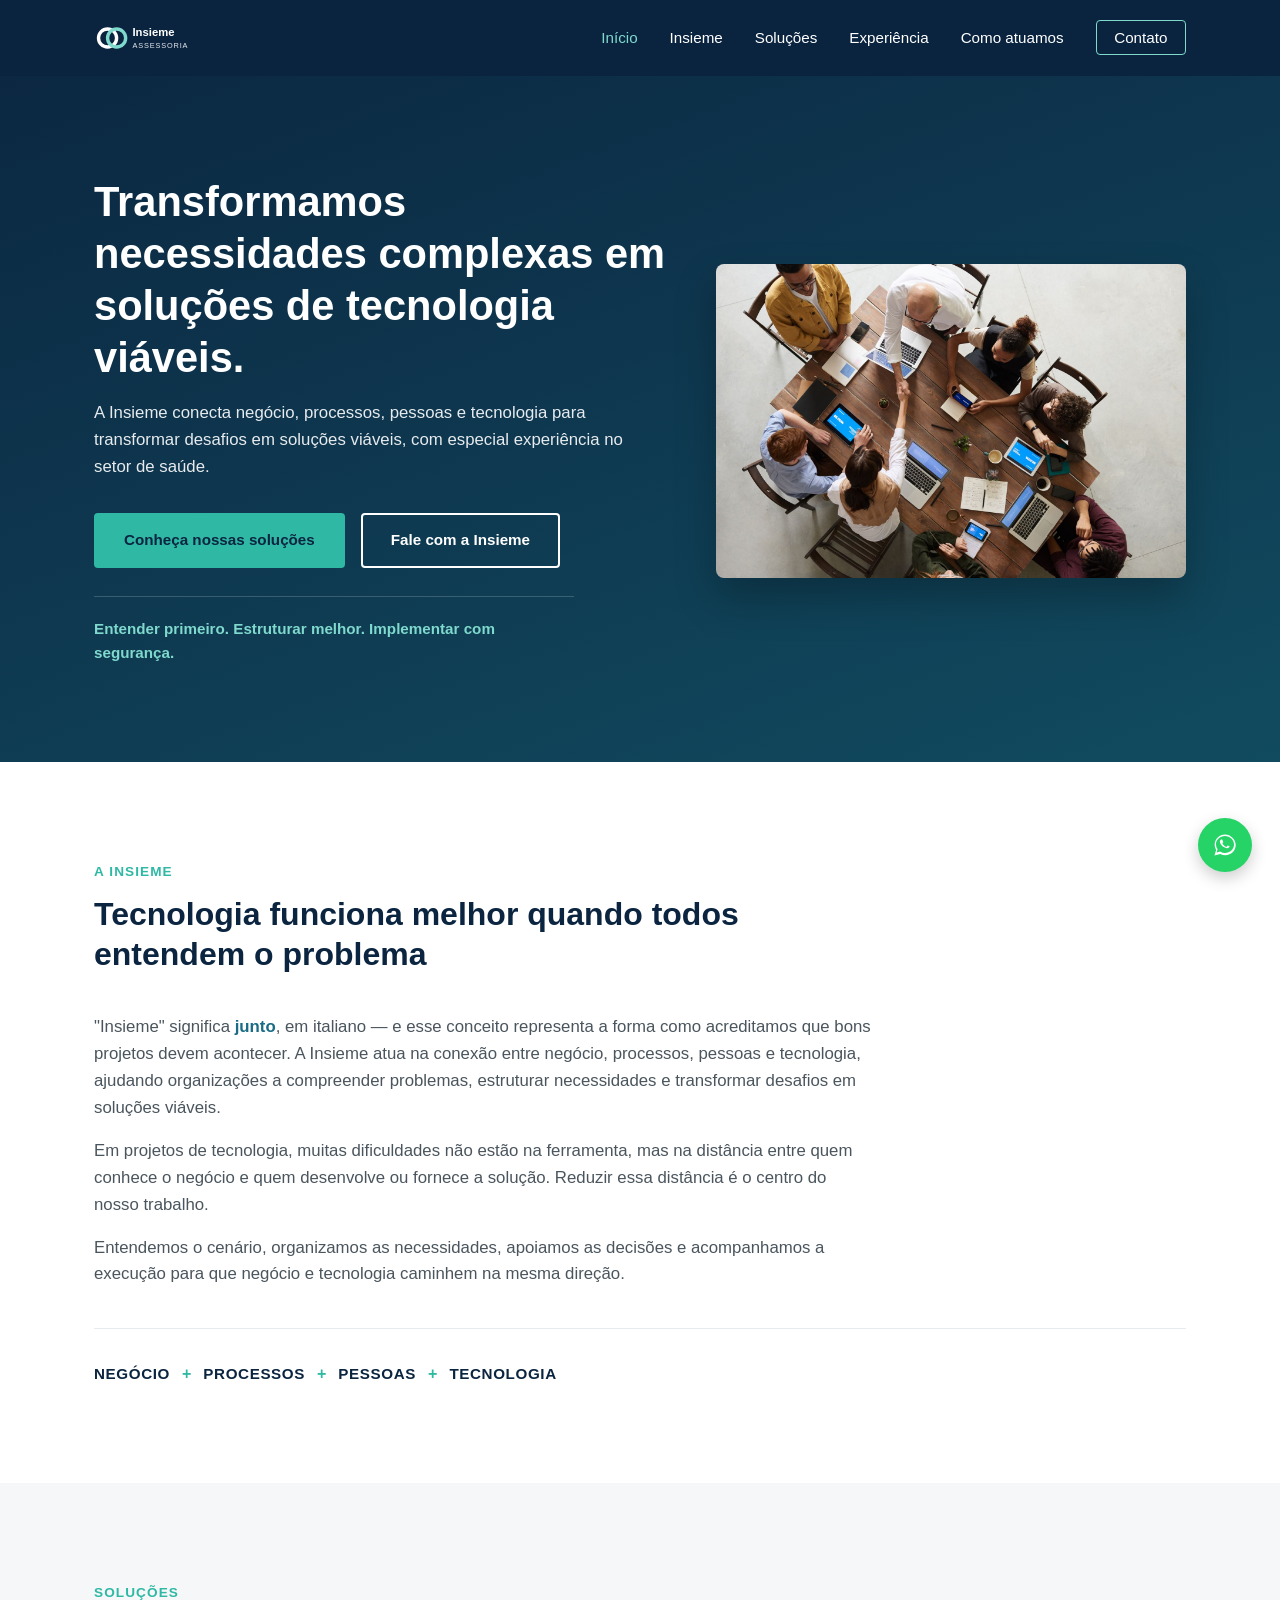
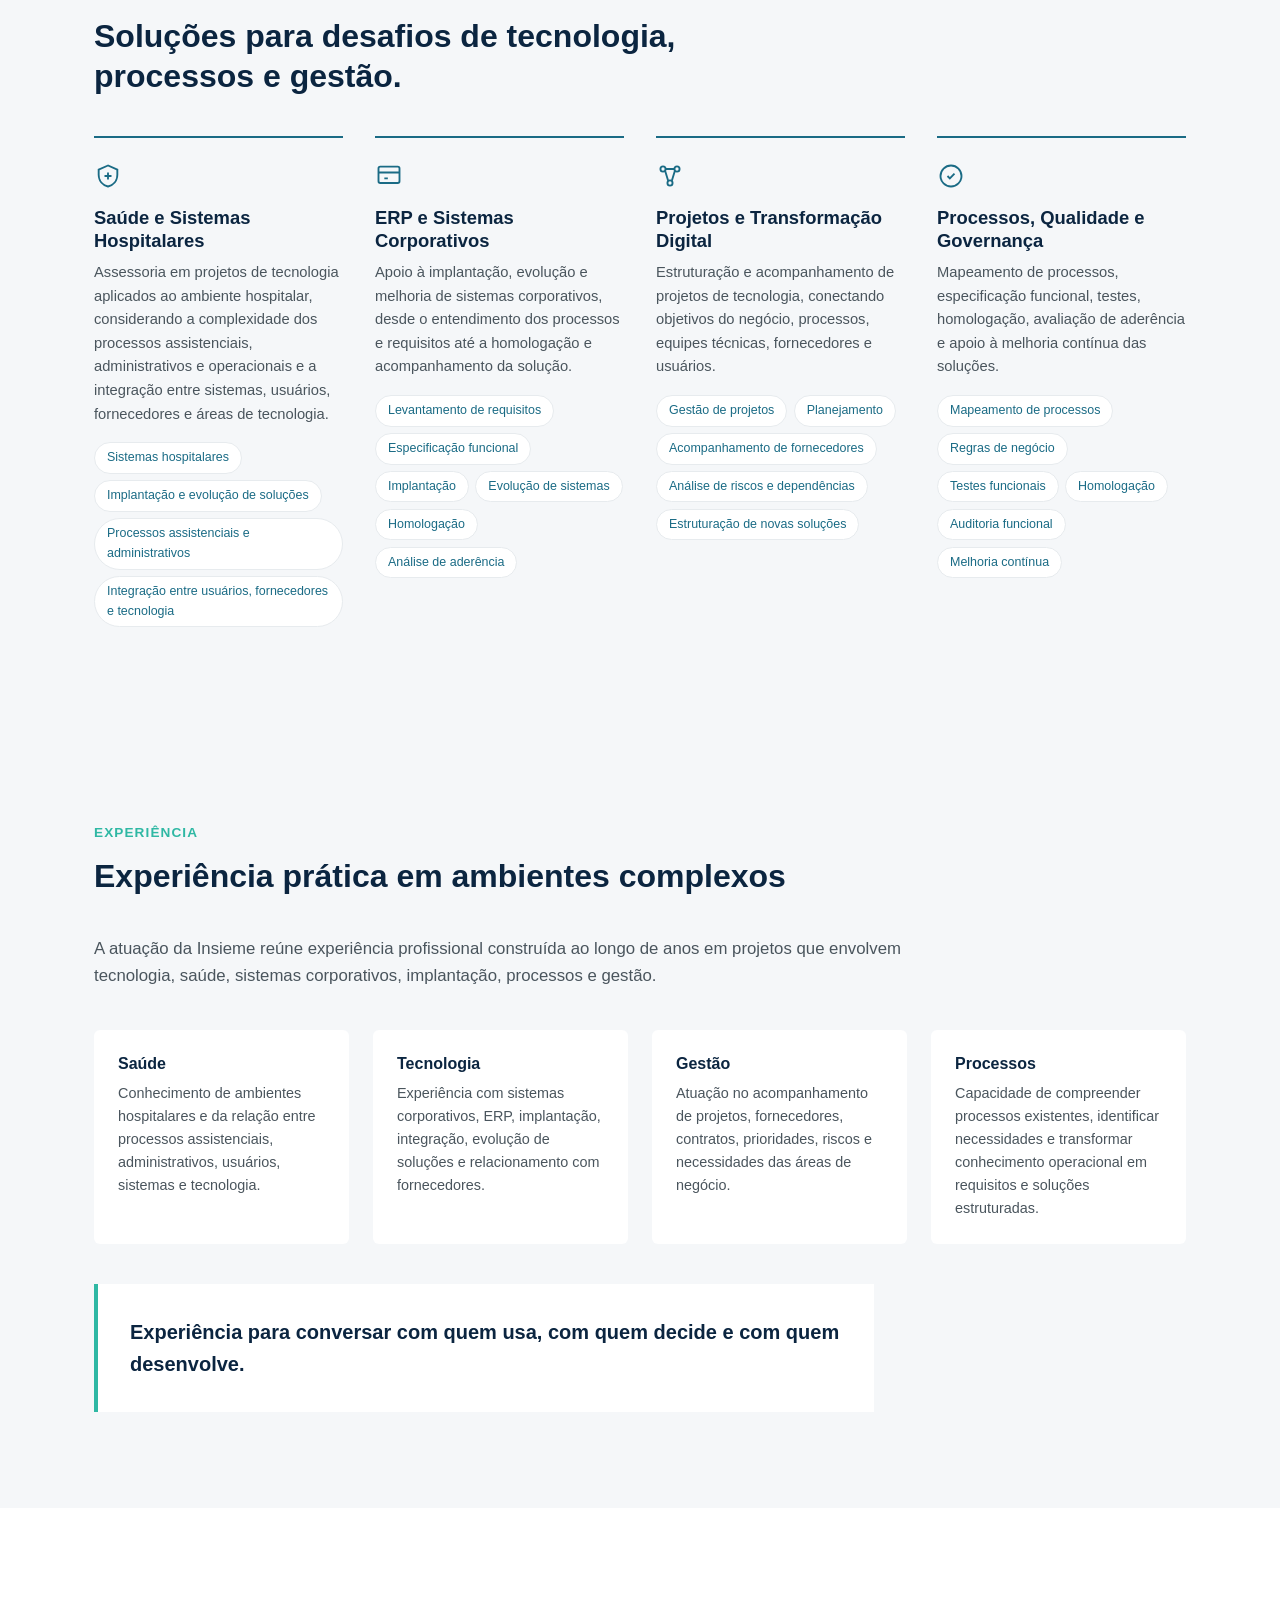
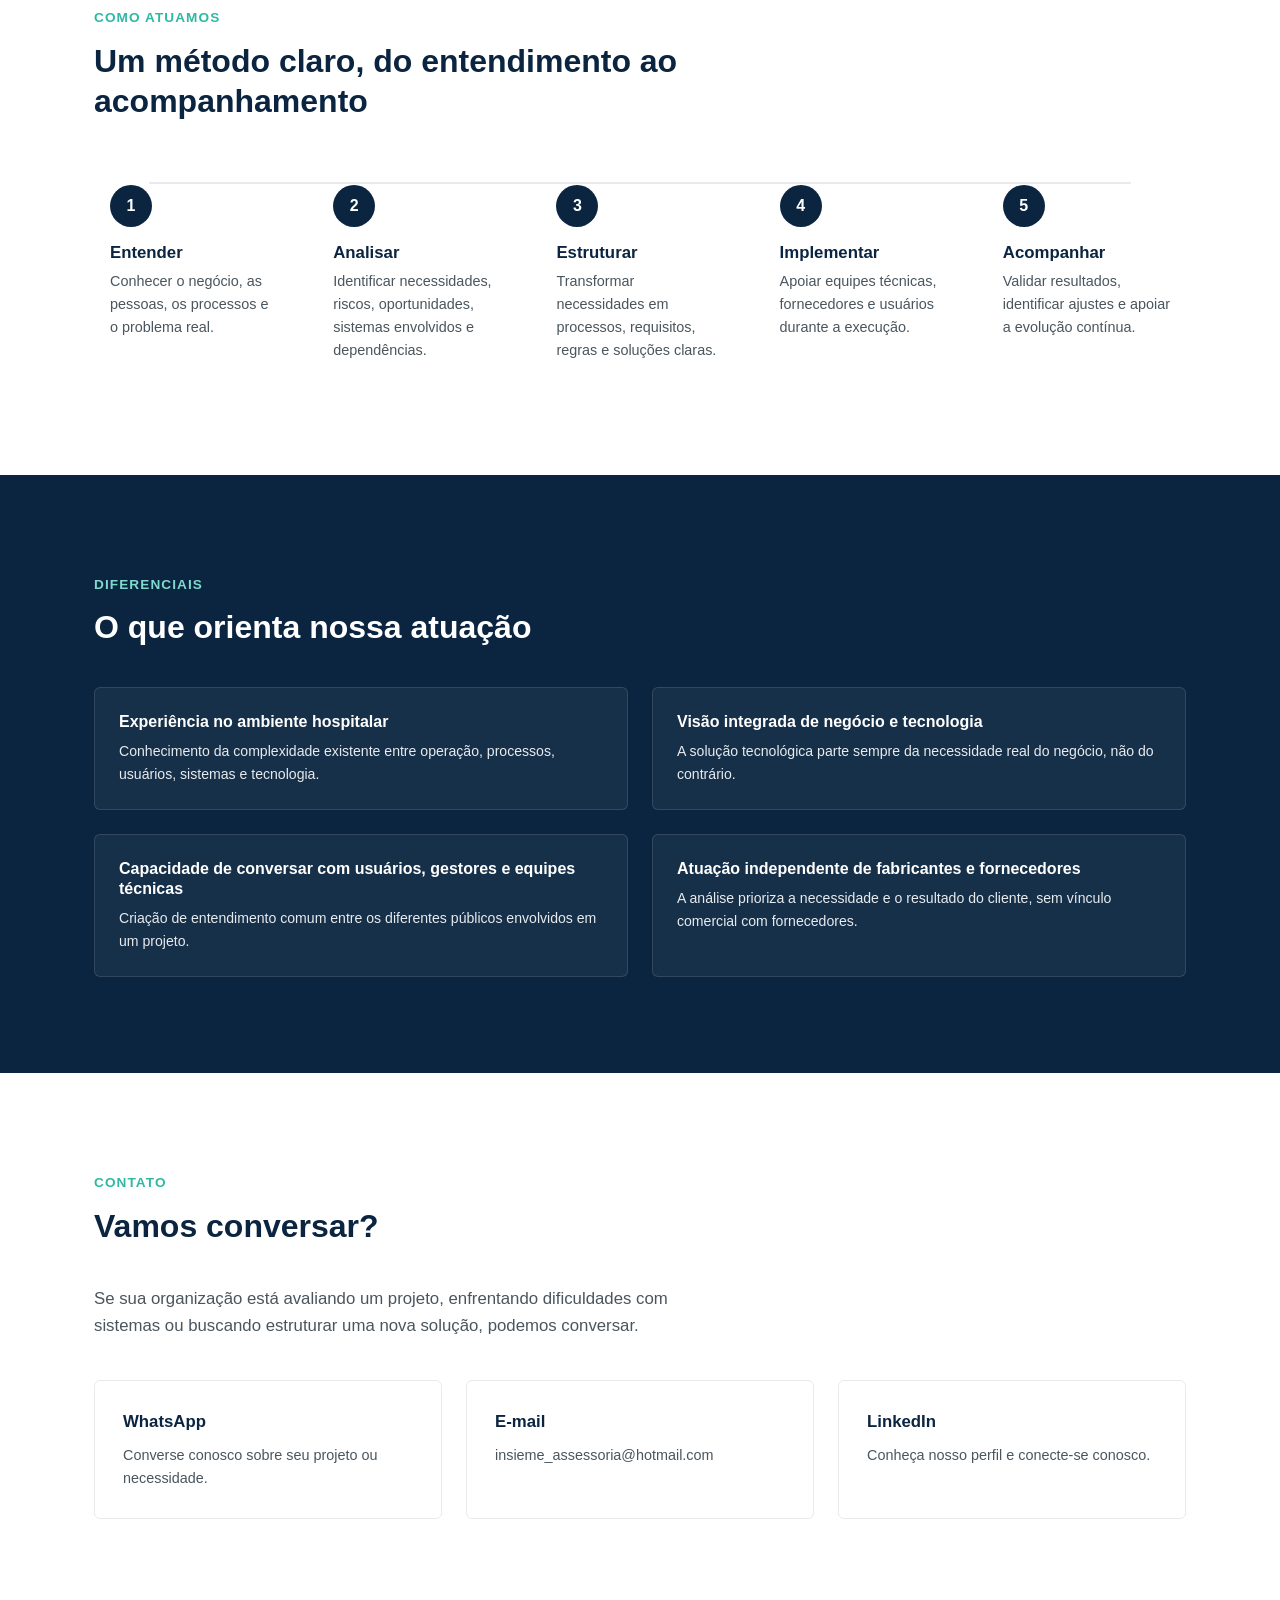
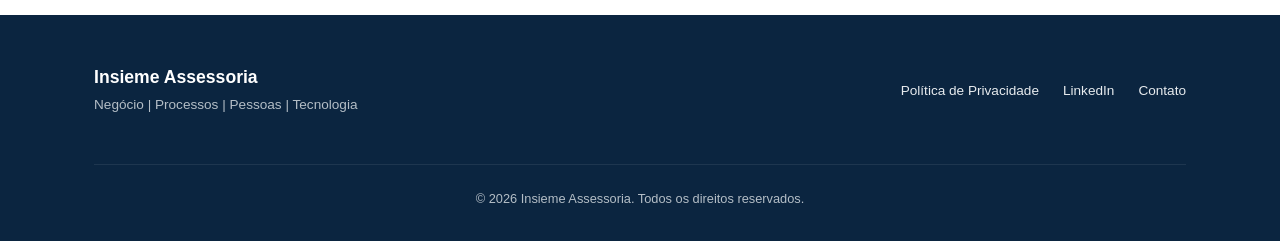
==== commit 0a12e7f1: "Corrige acessibilidade, SEO e navegação; ativa canais de contato - Contato: WhatsApp (5512981237551)" ====
--- a/index.html
+++ b/index.html
@@ -6,19 +6,27 @@
 
   <title>Insieme Assessoria | Tecnologia, Sistemas, Processos e Saúde</title>
   <meta name="description" content="Assessoria e consultoria em tecnologia, sistemas, processos, implantação, gestão de projetos e soluções para organizações de saúde.">
-  <meta name="keywords" content="consultoria tecnologia, sistemas hospitalares, ERP, implantação de sistemas, gestão de projetos, processos, saúde">
   <meta name="author" content="Insieme Assessoria">
   <meta name="robots" content="index, follow">
+  <meta name="theme-color" content="#0b2540">
 
   <!-- Open Graph -->
   <meta property="og:type" content="website">
+  <meta property="og:site_name" content="Insieme Assessoria">
   <meta property="og:title" content="Insieme Assessoria | Tecnologia, Sistemas, Processos e Saúde">
   <meta property="og:description" content="Assessoria e consultoria em tecnologia, sistemas, processos, implantação, gestão de projetos e soluções para organizações de saúde.">
   <meta property="og:url" content="https://www.insiemeassessoria.com.br/">
-  <meta property="og:image" content="assets/images/og-cover.jpg">
+  <meta property="og:image" content="https://www.insiemeassessoria.com.br/assets/images/og-cover.jpg">
   <meta property="og:image:width" content="1200">
   <meta property="og:image:height" content="630">
+  <meta property="og:image:alt" content="Insieme Assessoria — Negócio, Processos, Pessoas e Tecnologia">
   <meta property="og:locale" content="pt_BR">
+
+  <!-- Twitter -->
+  <meta name="twitter:card" content="summary_large_image">
+  <meta name="twitter:title" content="Insieme Assessoria | Tecnologia, Sistemas, Processos e Saúde">
+  <meta name="twitter:description" content="Assessoria e consultoria em tecnologia, sistemas, processos, implantação, gestão de projetos e soluções para organizações de saúde.">
+  <meta name="twitter:image" content="https://www.insiemeassessoria.com.br/assets/images/og-cover.jpg">
 
   <!-- Favicon (gerado a partir da marca da Insieme; ver assets/icons/README.md) -->
   <link rel="icon" type="image/png" sizes="32x32" href="assets/icons/favicon-32x32.png">
@@ -27,8 +35,35 @@
 
   <link rel="canonical" href="https://www.insiemeassessoria.com.br/">
   <link rel="stylesheet" href="css/style.css">
+
+  <script type="application/ld+json">
+  {
+    "@context": "https://schema.org",
+    "@type": "ProfessionalService",
+    "name": "Insieme Assessoria",
+    "url": "https://www.insiemeassessoria.com.br/",
+    "logo": "https://www.insiemeassessoria.com.br/assets/images/og-cover.jpg",
+    "image": "https://www.insiemeassessoria.com.br/assets/images/og-cover.jpg",
+    "description": "Assessoria e consultoria em tecnologia, sistemas, processos, implantação, gestão de projetos e soluções para organizações de saúde.",
+    "email": "insieme_assessoria@hotmail.com",
+    "telephone": "+5512981237551",
+    "sameAs": ["https://www.linkedin.com/in/vidalcarlos"],
+    "areaServed": "BR",
+    "knowsAbout": [
+      "Sistemas hospitalares",
+      "ERP e sistemas corporativos",
+      "Implantação de sistemas",
+      "Gestão de projetos de tecnologia",
+      "Mapeamento de processos",
+      "Transformação digital"
+    ],
+    "slogan": "Entender primeiro. Estruturar melhor. Implementar com segurança."
+  }
+  </script>
 </head>
 <body>
+
+  <a href="#conteudo" class="skip-link">Pular para o conteúdo</a>
 
   <!-- ===== HEADER / MENU FIXO ===== -->
   <header class="site-header" id="site-header">
@@ -37,13 +72,13 @@
         <img src="assets/images/logo-header.svg" alt="Insieme Assessoria" width="170" height="40">
       </a>
 
-      <button class="menu-toggle" id="menu-toggle" aria-label="Abrir menu" aria-expanded="false" aria-controls="menu-principal">
+      <button type="button" class="menu-toggle" id="menu-toggle" aria-label="Abrir menu" aria-expanded="false" aria-controls="menu-principal">
         <span></span>
         <span></span>
         <span></span>
       </button>
 
-      <nav class="main-nav" id="menu-principal">
+      <nav class="main-nav" id="menu-principal" aria-label="Principal">
         <ul>
           <li><a href="#inicio">Início</a></li>
           <li><a href="#insieme">Insieme</a></li>
@@ -56,7 +91,7 @@
     </div>
   </header>
 
-  <main>
+  <main id="conteudo">
 
     <!-- ===== HERO ===== -->
     <section id="inicio" class="hero">
@@ -76,7 +111,7 @@
 
         <div class="hero-image">
           <!-- Foto: banco gratuito Pexels (uso livre, sem atribuição obrigatória) -->
-          <img src="assets/images/hero.jpg" alt="Equipe reunida em torno de uma mesa, trabalhando em conjunto com notebooks e tablets" width="1600" height="1068">
+          <img src="assets/images/hero.jpg" alt="Equipe reunida em torno de uma mesa, trabalhando em conjunto com notebooks e tablets" width="1600" height="1068" fetchpriority="high" decoding="async">
         </div>
       </div>
     </section>
@@ -326,15 +361,16 @@
         </p>
 
         <div class="contato-grid" id="contato-grid">
-          <!-- Cartões preenchidos/ocultados dinamicamente via js/script.js conforme WHATSAPP_NUMBER, CONTACT_EMAIL, LINKEDIN_URL -->
+          <!-- WhatsApp e LinkedIn são ativados via js/script.js (WHATSAPP_NUMBER, LINKEDIN_URL).
+               O e-mail fica fixo no HTML e funciona mesmo sem JavaScript. -->
           <a href="#" id="link-whatsapp" class="contato-card" target="_blank" rel="noopener noreferrer">
             <span class="contato-card-titulo">WhatsApp</span>
             <span class="contato-card-texto">Converse conosco sobre seu projeto ou necessidade.</span>
           </a>
 
-          <a href="#" id="link-email" class="contato-card">
+          <a href="mailto:insieme_assessoria@hotmail.com" id="link-email" class="contato-card">
             <span class="contato-card-titulo">E-mail</span>
-            <span class="contato-card-texto">Envie informações sobre seu projeto ou desafio.</span>
+            <span class="contato-card-texto">insieme_assessoria@hotmail.com</span>
           </a>
 
           <a href="#" id="link-linkedin" class="contato-card" target="_blank" rel="noopener noreferrer">
--- a/css/style.css
+++ b/css/style.css
@@ -15,7 +15,7 @@
   --color-white: #ffffff;
   --color-gray-100: #f5f7f9;
   --color-gray-200: #e7ebee;
-  --color-gray-400: #9aa5ad;
+  --color-gray-400: #b4bec6;
   --color-gray-700: #4a555d;
   --color-text: #1c2b36;
 
@@ -41,6 +41,8 @@
 
 html {
   scroll-behavior: smooth;
+  /* Compensa o header fixo ao navegar pelas âncoras, para o título da seção não ficar escondido */
+  scroll-padding-top: 96px;
 }
 
 body {
@@ -87,6 +89,25 @@
   max-width: var(--container-width);
   margin: 0 auto;
   padding: 0 1.5rem;
+}
+
+/* Link "pular para o conteúdo" — visível apenas quando recebe foco via teclado */
+.skip-link {
+  position: fixed;
+  top: 0;
+  left: 0;
+  z-index: 2000;
+  transform: translateY(-120%);
+  background-color: var(--color-white);
+  color: var(--color-navy);
+  font-weight: 700;
+  padding: 0.75rem 1.25rem;
+  border-radius: 0 0 6px 0;
+  transition: transform var(--transition-base);
+}
+
+.skip-link:focus {
+  transform: translateY(0);
 }
 
 .section {
@@ -151,7 +172,11 @@
   width: 100%;
   z-index: 1000;
   background-color: rgba(11, 37, 64, 0.97);
-  transition: background-color var(--transition-base);
+  transition: box-shadow var(--transition-base);
+}
+
+.site-header.is-scrolled {
+  box-shadow: 0 4px 16px rgba(0, 0, 0, 0.12);
 }
 
 .header-inner {
@@ -184,7 +209,8 @@
   transition: color var(--transition-base);
 }
 
-.main-nav a:hover {
+.main-nav a:hover,
+.main-nav a[aria-current="true"] {
   color: var(--color-accent-light);
 }
 
@@ -620,6 +646,11 @@
   transform: scale(1.08);
 }
 
+/* O botão usa display:flex, então o atributo [hidden] precisa ser reforçado */
+.whatsapp-float[hidden] {
+  display: none;
+}
+
 /* =========================================================
    ANIMAÇÕES DISCRETAS ON-SCROLL
    ========================================================= */
@@ -682,11 +713,30 @@
     background-color: var(--color-navy);
     max-height: 0;
     overflow: hidden;
-    transition: max-height var(--transition-base);
+    /* visibility:hidden remove os links da ordem de tabulação e da árvore de acessibilidade
+       enquanto o menu está fechado */
+    visibility: hidden;
+    transition: max-height var(--transition-base), visibility var(--transition-base);
   }
 
   .main-nav.is-open {
     max-height: 400px;
+    visibility: visible;
+  }
+
+  /* Navegação simples (páginas sem menu mobile, ex.: privacidade e 404):
+     permanece sempre visível */
+  .main-nav--inline {
+    position: static;
+    max-height: none;
+    overflow: visible;
+    visibility: visible;
+    background: transparent;
+  }
+
+  .main-nav--inline ul {
+    flex-direction: row;
+    padding: 0;
   }
 
   .main-nav ul {
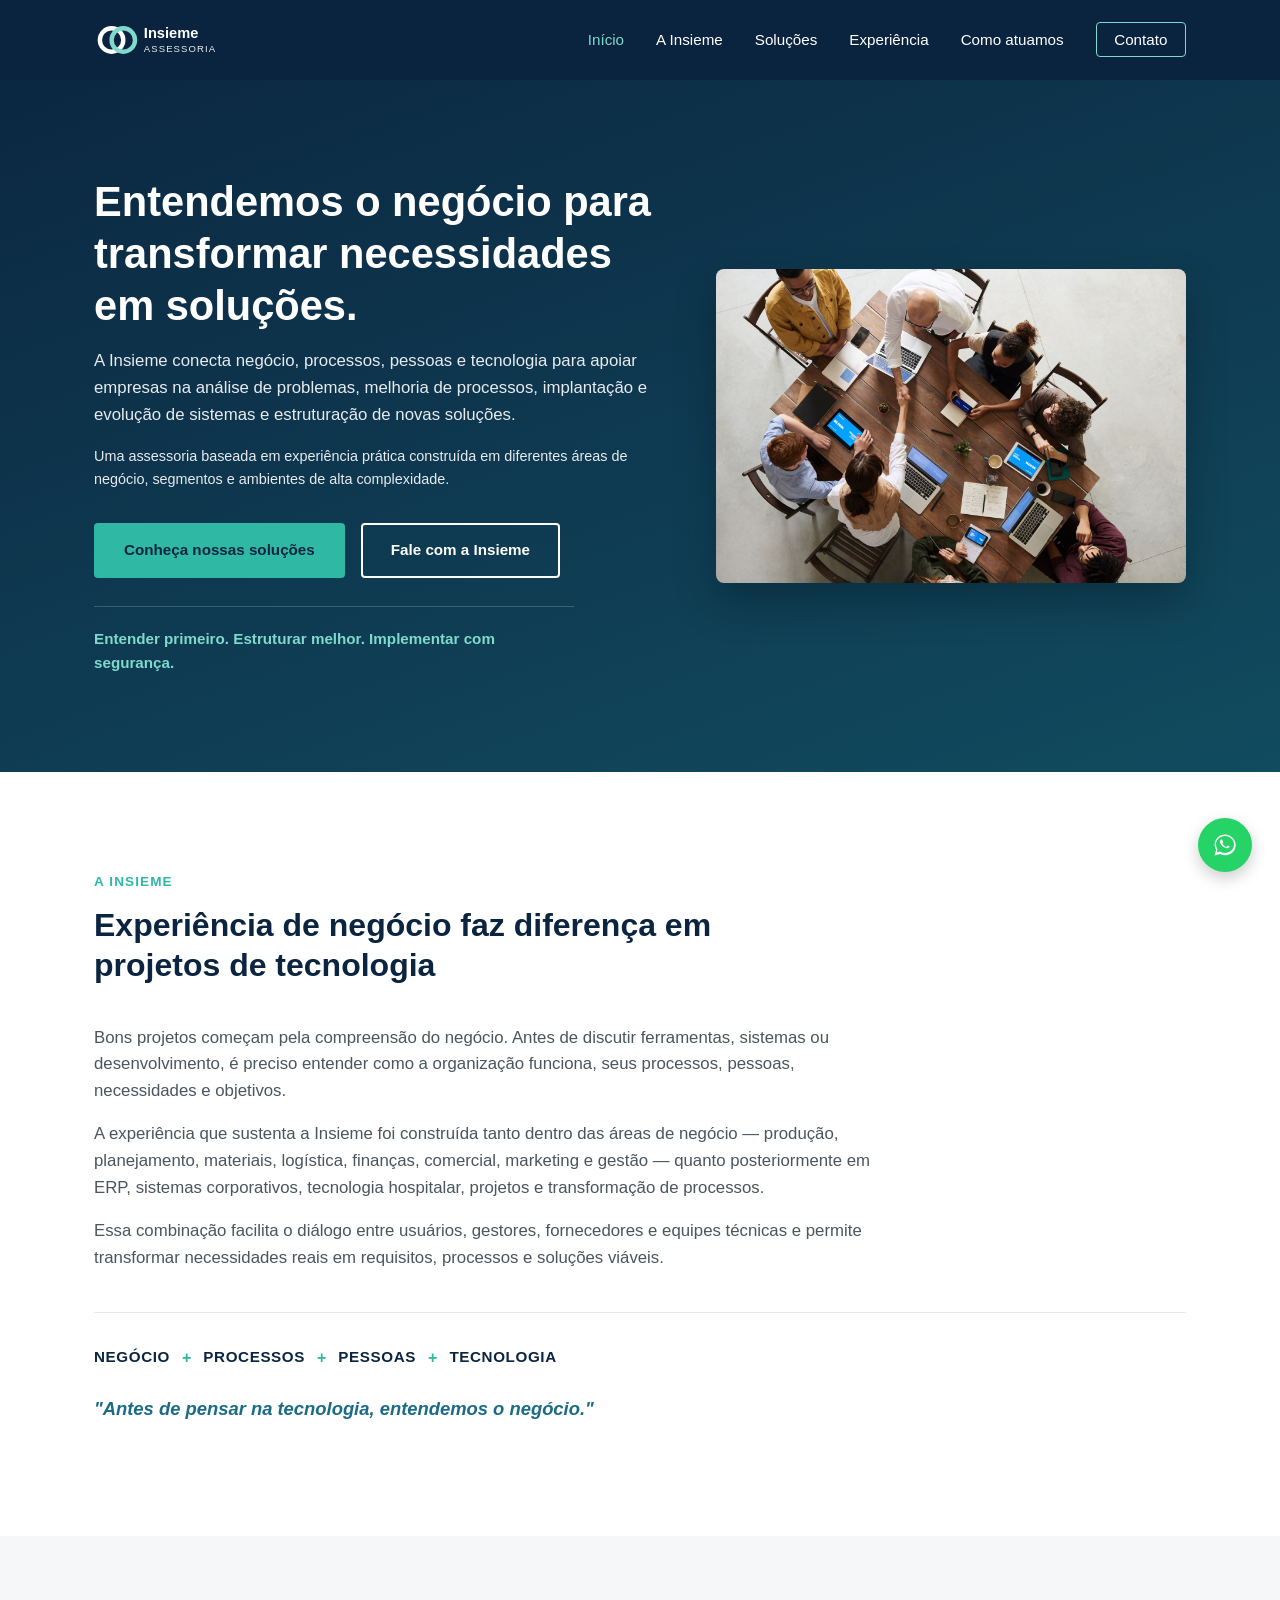
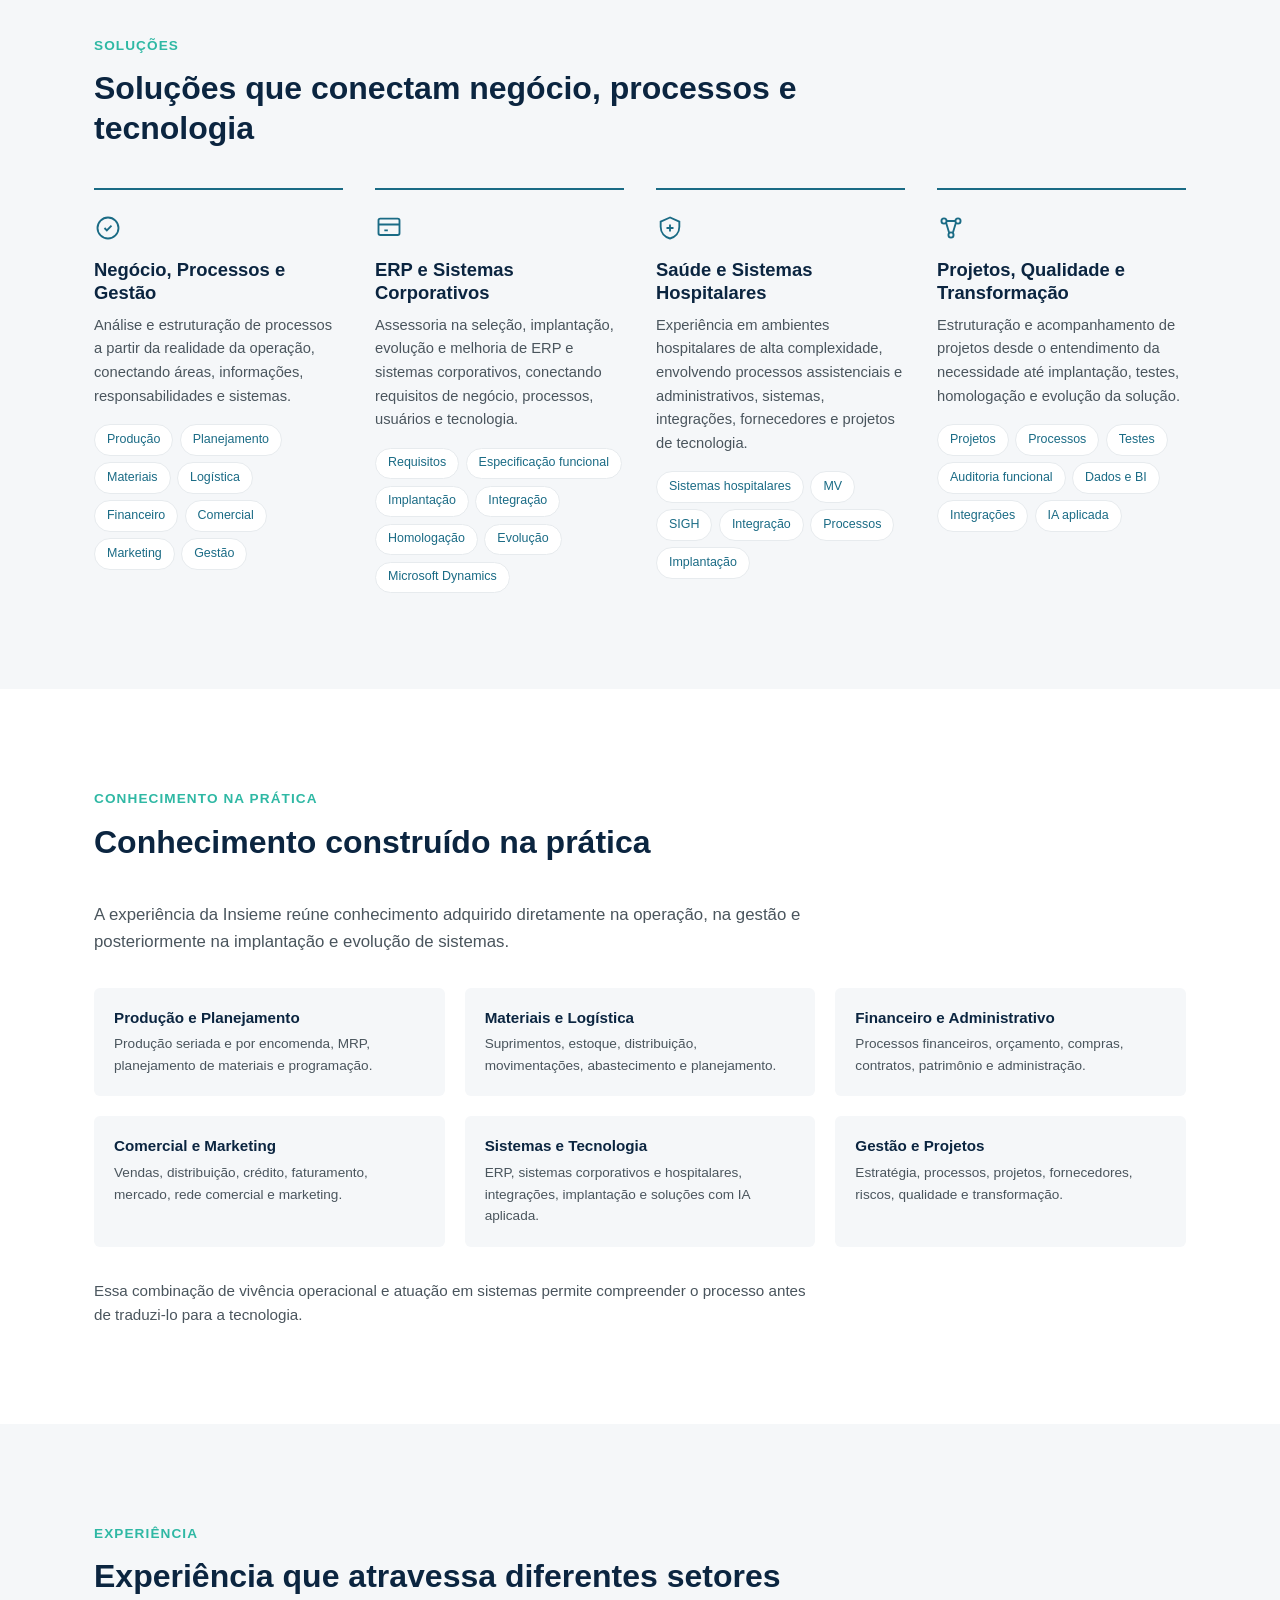
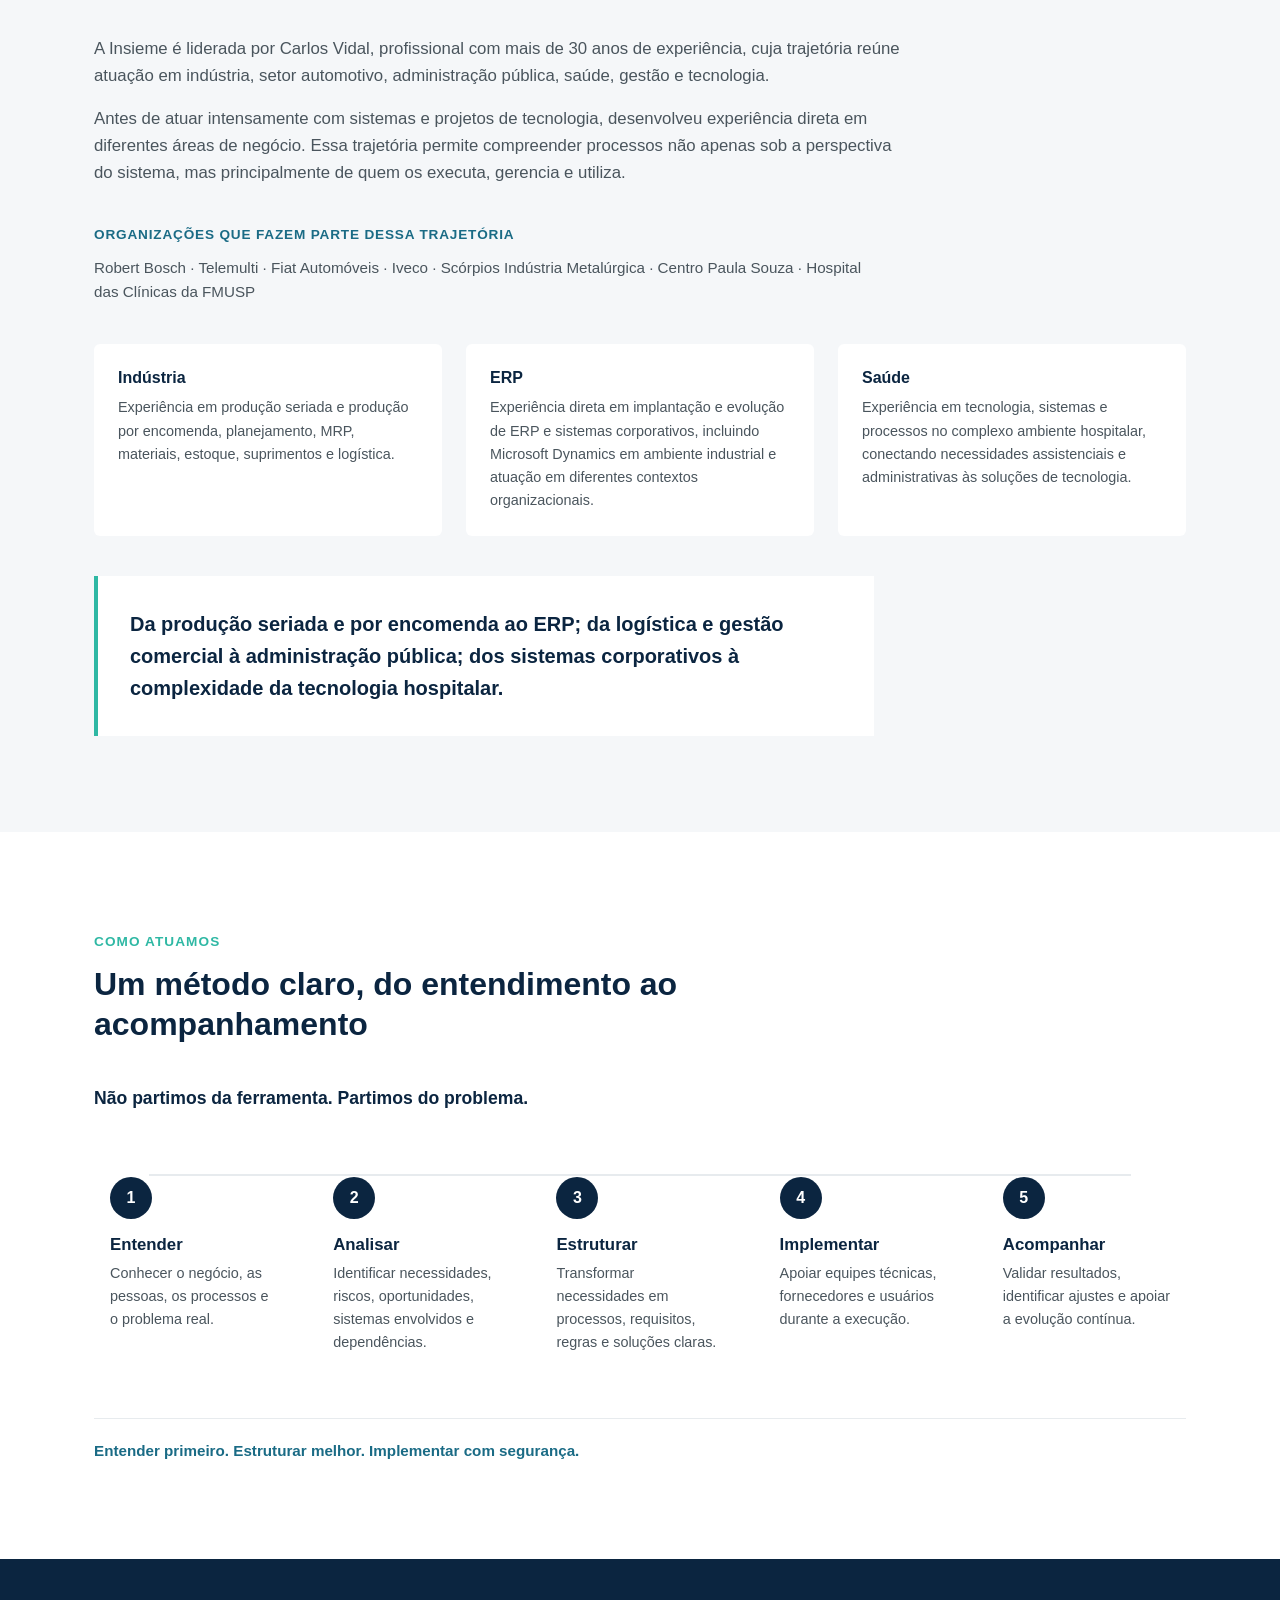
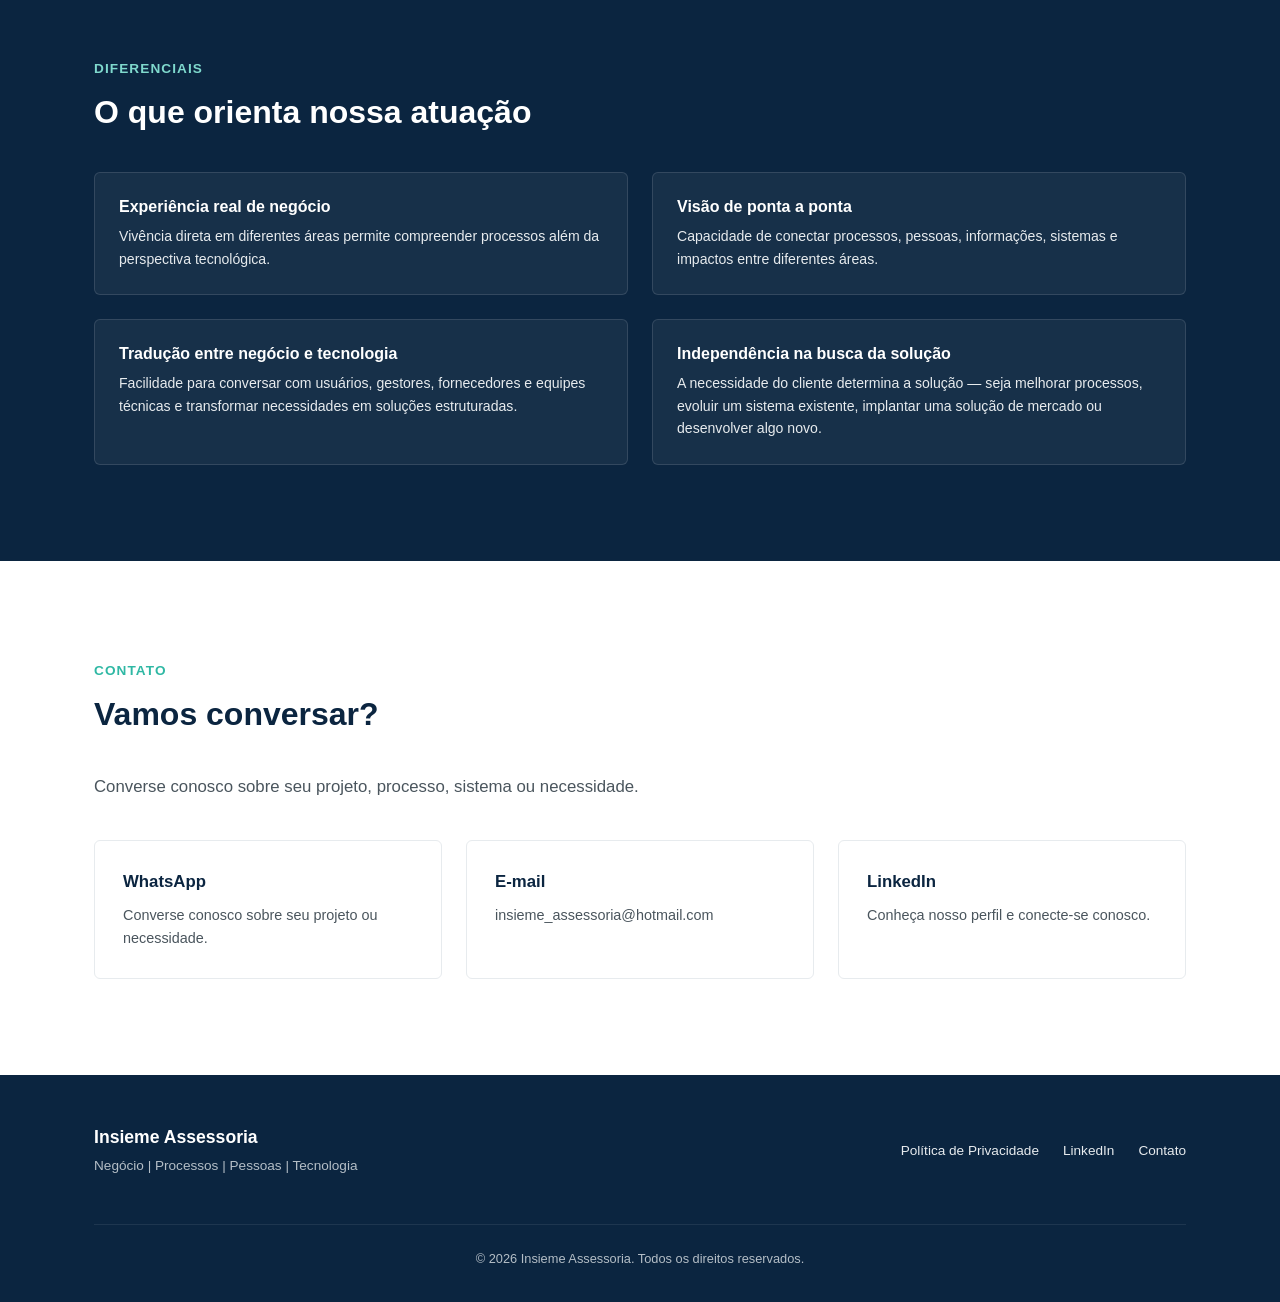
==== commit b6bb4085: "Revisão estratégica de conteúdo, presença da marca no header e correções finais - Reposiciona a Insi" ====
--- a/index.html
+++ b/index.html
@@ -4,8 +4,8 @@
   <meta charset="UTF-8">
   <meta name="viewport" content="width=device-width, initial-scale=1.0">
 
-  <title>Insieme Assessoria | Tecnologia, Sistemas, Processos e Saúde</title>
-  <meta name="description" content="Assessoria e consultoria em tecnologia, sistemas, processos, implantação, gestão de projetos e soluções para organizações de saúde.">
+  <title>Insieme Assessoria | Negócio, Processos e Tecnologia</title>
+  <meta name="description" content="Assessoria em negócio, processos e tecnologia. Experiência em ERP, sistemas corporativos, saúde, indústria, gestão, projetos e transformação de processos.">
   <meta name="author" content="Insieme Assessoria">
   <meta name="robots" content="index, follow">
   <meta name="theme-color" content="#0b2540">
@@ -13,8 +13,8 @@
   <!-- Open Graph -->
   <meta property="og:type" content="website">
   <meta property="og:site_name" content="Insieme Assessoria">
-  <meta property="og:title" content="Insieme Assessoria | Tecnologia, Sistemas, Processos e Saúde">
-  <meta property="og:description" content="Assessoria e consultoria em tecnologia, sistemas, processos, implantação, gestão de projetos e soluções para organizações de saúde.">
+  <meta property="og:title" content="Insieme Assessoria | Negócio, Processos e Tecnologia">
+  <meta property="og:description" content="Assessoria em negócio, processos e tecnologia. Experiência em ERP, sistemas corporativos, saúde, indústria, gestão, projetos e transformação de processos.">
   <meta property="og:url" content="https://www.insiemeassessoria.com.br/">
   <meta property="og:image" content="https://www.insiemeassessoria.com.br/assets/images/og-cover.jpg">
   <meta property="og:image:width" content="1200">
@@ -24,8 +24,8 @@
 
   <!-- Twitter -->
   <meta name="twitter:card" content="summary_large_image">
-  <meta name="twitter:title" content="Insieme Assessoria | Tecnologia, Sistemas, Processos e Saúde">
-  <meta name="twitter:description" content="Assessoria e consultoria em tecnologia, sistemas, processos, implantação, gestão de projetos e soluções para organizações de saúde.">
+  <meta name="twitter:title" content="Insieme Assessoria | Negócio, Processos e Tecnologia">
+  <meta name="twitter:description" content="Assessoria em negócio, processos e tecnologia. Experiência em ERP, sistemas corporativos, saúde, indústria, gestão, projetos e transformação de processos.">
   <meta name="twitter:image" content="https://www.insiemeassessoria.com.br/assets/images/og-cover.jpg">
 
   <!-- Favicon (gerado a partir da marca da Insieme; ver assets/icons/README.md) -->
@@ -42,20 +42,22 @@
     "@type": "ProfessionalService",
     "name": "Insieme Assessoria",
     "url": "https://www.insiemeassessoria.com.br/",
-    "logo": "https://www.insiemeassessoria.com.br/assets/images/og-cover.jpg",
+    "logo": "https://www.insiemeassessoria.com.br/assets/images/logo.svg",
     "image": "https://www.insiemeassessoria.com.br/assets/images/og-cover.jpg",
-    "description": "Assessoria e consultoria em tecnologia, sistemas, processos, implantação, gestão de projetos e soluções para organizações de saúde.",
+    "description": "Assessoria em negócio, processos e tecnologia. Experiência em ERP, sistemas corporativos, saúde, indústria, gestão, projetos e transformação de processos.",
     "email": "insieme_assessoria@hotmail.com",
     "telephone": "+5512981237551",
     "sameAs": ["https://www.linkedin.com/in/vidalcarlos"],
     "areaServed": "BR",
     "knowsAbout": [
+      "Negócio, processos e gestão",
+      "ERP e sistemas corporativos",
       "Sistemas hospitalares",
-      "ERP e sistemas corporativos",
-      "Implantação de sistemas",
-      "Gestão de projetos de tecnologia",
-      "Mapeamento de processos",
-      "Transformação digital"
+      "Implantação e integração de sistemas",
+      "Gestão de projetos",
+      "Mapeamento e melhoria de processos",
+      "Dados e BI",
+      "IA aplicada a negócios e projetos"
     ],
     "slogan": "Entender primeiro. Estruturar melhor. Implementar com segurança."
   }
@@ -69,7 +71,7 @@
   <header class="site-header" id="site-header">
     <div class="container header-inner">
       <a href="#inicio" class="logo">
-        <img src="assets/images/logo-header.svg" alt="Insieme Assessoria" width="170" height="40">
+        <img src="assets/images/logo-header.svg" alt="Insieme Assessoria" width="172" height="60">
       </a>
 
       <button type="button" class="menu-toggle" id="menu-toggle" aria-label="Abrir menu" aria-expanded="false" aria-controls="menu-principal">
@@ -81,7 +83,7 @@
       <nav class="main-nav" id="menu-principal" aria-label="Principal">
         <ul>
           <li><a href="#inicio">Início</a></li>
-          <li><a href="#insieme">Insieme</a></li>
+          <li><a href="#insieme">A Insieme</a></li>
           <li><a href="#solucoes">Soluções</a></li>
           <li><a href="#experiencia">Experiência</a></li>
           <li><a href="#como-atuamos">Como atuamos</a></li>
@@ -97,10 +99,15 @@
     <section id="inicio" class="hero">
       <div class="container hero-inner">
         <div class="hero-text">
-          <h1>Transformamos necessidades complexas em soluções de tecnologia viáveis.</h1>
+          <h1>Entendemos o negócio para transformar necessidades em soluções.</h1>
           <p class="hero-subtitle">
-            A Insieme conecta negócio, processos, pessoas e tecnologia para transformar desafios
-            em soluções viáveis, com especial experiência no setor de saúde.
+            A Insieme conecta negócio, processos, pessoas e tecnologia para apoiar empresas na
+            análise de problemas, melhoria de processos, implantação e evolução de sistemas e
+            estruturação de novas soluções.
+          </p>
+          <p class="hero-complement">
+            Uma assessoria baseada em experiência prática construída em diferentes áreas de
+            negócio, segmentos e ambientes de alta complexidade.
           </p>
           <div class="hero-actions">
             <a href="#solucoes" class="btn btn-primary">Conheça nossas soluções</a>
@@ -120,22 +127,23 @@
     <section id="insieme" class="section insieme">
       <div class="container">
         <span class="section-label">A Insieme</span>
-        <h2>Tecnologia funciona melhor quando todos entendem o problema</h2>
+        <h2>Experiência de negócio faz diferença em projetos de tecnologia</h2>
         <div class="insieme-content">
           <p>
-            "Insieme" significa <em>junto</em>, em italiano — e esse conceito representa a forma
-            como acreditamos que bons projetos devem acontecer. A Insieme atua na conexão entre
-            negócio, processos, pessoas e tecnologia, ajudando organizações a compreender
-            problemas, estruturar necessidades e transformar desafios em soluções viáveis.
+            Bons projetos começam pela compreensão do negócio. Antes de discutir ferramentas,
+            sistemas ou desenvolvimento, é preciso entender como a organização funciona, seus
+            processos, pessoas, necessidades e objetivos.
           </p>
           <p>
-            Em projetos de tecnologia, muitas dificuldades não estão na ferramenta, mas na
-            distância entre quem conhece o negócio e quem desenvolve ou fornece a solução. Reduzir
-            essa distância é o centro do nosso trabalho.
+            A experiência que sustenta a Insieme foi construída tanto dentro das áreas de
+            negócio — produção, planejamento, materiais, logística, finanças, comercial,
+            marketing e gestão — quanto posteriormente em ERP, sistemas corporativos,
+            tecnologia hospitalar, projetos e transformação de processos.
           </p>
           <p>
-            Entendemos o cenário, organizamos as necessidades, apoiamos as decisões e acompanhamos
-            a execução para que negócio e tecnologia caminhem na mesma direção.
+            Essa combinação facilita o diálogo entre usuários, gestores, fornecedores e
+            equipes técnicas e permite transformar necessidades reais em requisitos, processos
+            e soluções viáveis.
           </p>
         </div>
 
@@ -148,6 +156,8 @@
           <span class="pilares-conector" aria-hidden="true">+</span>
           <span role="listitem">Tecnologia</span>
         </div>
+
+        <p class="insieme-principio">"Antes de pensar na tecnologia, entendemos o negócio."</p>
       </div>
     </section>
 
@@ -155,44 +165,68 @@
     <section id="solucoes" class="section solucoes">
       <div class="container">
         <span class="section-label">Soluções</span>
-        <h2>Soluções para desafios de tecnologia, processos e gestão.</h2>
+        <h2>Soluções que conectam negócio, processos e tecnologia</h2>
 
         <div class="pilares-grid">
+          <article class="pilar">
+            <span class="pilar-icone" aria-hidden="true">
+              <svg viewBox="0 0 24 24" width="28" height="28" fill="none" stroke="currentColor" stroke-width="1.6"><path d="m9 12 2 2 4-4"/><circle cx="12" cy="12" r="9"/></svg>
+            </span>
+            <h3>Negócio, Processos e Gestão</h3>
+            <p>
+              Análise e estruturação de processos a partir da realidade da operação,
+              conectando áreas, informações, responsabilidades e sistemas.
+            </p>
+            <ul class="pilar-tags">
+              <li>Produção</li>
+              <li>Planejamento</li>
+              <li>Materiais</li>
+              <li>Logística</li>
+              <li>Financeiro</li>
+              <li>Comercial</li>
+              <li>Marketing</li>
+              <li>Gestão</li>
+            </ul>
+          </article>
+
+          <article class="pilar">
+            <span class="pilar-icone" aria-hidden="true">
+              <svg viewBox="0 0 24 24" width="28" height="28" fill="none" stroke="currentColor" stroke-width="1.6"><rect x="3" y="4" width="18" height="14" rx="1.5"/><path d="M3 9h18M8 14h3"/></svg>
+            </span>
+            <h3>ERP e Sistemas Corporativos</h3>
+            <p>
+              Assessoria na seleção, implantação, evolução e melhoria de ERP e sistemas
+              corporativos, conectando requisitos de negócio, processos, usuários e
+              tecnologia.
+            </p>
+            <ul class="pilar-tags">
+              <li>Requisitos</li>
+              <li>Especificação funcional</li>
+              <li>Implantação</li>
+              <li>Integração</li>
+              <li>Homologação</li>
+              <li>Evolução</li>
+              <li>Microsoft Dynamics</li>
+            </ul>
+          </article>
+
           <article class="pilar">
             <span class="pilar-icone" aria-hidden="true">
               <svg viewBox="0 0 24 24" width="28" height="28" fill="none" stroke="currentColor" stroke-width="1.6"><path d="M12 3 4 6.5V11c0 5 3.4 8.7 8 10 4.6-1.3 8-5 8-10V6.5L12 3Z"/><path d="M9 12h6M12 9v6"/></svg>
             </span>
             <h3>Saúde e Sistemas Hospitalares</h3>
             <p>
-              Assessoria em projetos de tecnologia aplicados ao ambiente hospitalar, considerando a
-              complexidade dos processos assistenciais, administrativos e operacionais e a
-              integração entre sistemas, usuários, fornecedores e áreas de tecnologia.
+              Experiência em ambientes hospitalares de alta complexidade, envolvendo
+              processos assistenciais e administrativos, sistemas, integrações, fornecedores
+              e projetos de tecnologia.
             </p>
             <ul class="pilar-tags">
               <li>Sistemas hospitalares</li>
-              <li>Implantação e evolução de soluções</li>
-              <li>Processos assistenciais e administrativos</li>
-              <li>Integração entre usuários, fornecedores e tecnologia</li>
-            </ul>
-          </article>
-
-          <article class="pilar">
-            <span class="pilar-icone" aria-hidden="true">
-              <svg viewBox="0 0 24 24" width="28" height="28" fill="none" stroke="currentColor" stroke-width="1.6"><rect x="3" y="4" width="18" height="14" rx="1.5"/><path d="M3 9h18M8 14h3"/></svg>
-            </span>
-            <h3>ERP e Sistemas Corporativos</h3>
-            <p>
-              Apoio à implantação, evolução e melhoria de sistemas corporativos, desde o
-              entendimento dos processos e requisitos até a homologação e acompanhamento da
-              solução.
-            </p>
-            <ul class="pilar-tags">
-              <li>Levantamento de requisitos</li>
-              <li>Especificação funcional</li>
+              <li>MV</li>
+              <li>SIGH</li>
+              <li>Integração</li>
+              <li>Processos</li>
               <li>Implantação</li>
-              <li>Evolução de sistemas</li>
-              <li>Homologação</li>
-              <li>Análise de aderência</li>
             </ul>
           </article>
 
@@ -200,39 +234,66 @@
             <span class="pilar-icone" aria-hidden="true">
               <svg viewBox="0 0 24 24" width="28" height="28" fill="none" stroke="currentColor" stroke-width="1.6"><circle cx="6" cy="6" r="2.2"/><circle cx="18" cy="6" r="2.2"/><circle cx="12" cy="18" r="2.2"/><path d="M7.8 7.5 10.4 16M16.2 7.5 13.6 16M8.2 6h7.6"/></svg>
             </span>
-            <h3>Projetos e Transformação Digital</h3>
-            <p>
-              Estruturação e acompanhamento de projetos de tecnologia, conectando objetivos do
-              negócio, processos, equipes técnicas, fornecedores e usuários.
+            <h3>Projetos, Qualidade e Transformação</h3>
+            <p>
+              Estruturação e acompanhamento de projetos desde o entendimento da necessidade
+              até implantação, testes, homologação e evolução da solução.
             </p>
             <ul class="pilar-tags">
-              <li>Gestão de projetos</li>
-              <li>Planejamento</li>
-              <li>Acompanhamento de fornecedores</li>
-              <li>Análise de riscos e dependências</li>
-              <li>Estruturação de novas soluções</li>
+              <li>Projetos</li>
+              <li>Processos</li>
+              <li>Testes</li>
+              <li>Auditoria funcional</li>
+              <li>Dados e BI</li>
+              <li>Integrações</li>
+              <li>IA aplicada</li>
             </ul>
           </article>
-
-          <article class="pilar">
-            <span class="pilar-icone" aria-hidden="true">
-              <svg viewBox="0 0 24 24" width="28" height="28" fill="none" stroke="currentColor" stroke-width="1.6"><path d="m9 12 2 2 4-4"/><circle cx="12" cy="12" r="9"/></svg>
-            </span>
-            <h3>Processos, Qualidade e Governança</h3>
-            <p>
-              Mapeamento de processos, especificação funcional, testes, homologação, avaliação de
-              aderência e apoio à melhoria contínua das soluções.
-            </p>
-            <ul class="pilar-tags">
-              <li>Mapeamento de processos</li>
-              <li>Regras de negócio</li>
-              <li>Testes funcionais</li>
-              <li>Homologação</li>
-              <li>Auditoria funcional</li>
-              <li>Melhoria contínua</li>
-            </ul>
-          </article>
-        </div>
+        </div>
+      </div>
+    </section>
+
+    <!-- ===== CONHECIMENTO CONSTRUÍDO NA PRÁTICA ===== -->
+    <section id="conhecimento" class="section conhecimento">
+      <div class="container">
+        <span class="section-label">Conhecimento na prática</span>
+        <h2>Conhecimento construído na prática</h2>
+        <p class="conhecimento-intro">
+          A experiência da Insieme reúne conhecimento adquirido diretamente na operação, na
+          gestão e posteriormente na implantação e evolução de sistemas.
+        </p>
+
+        <div class="conhecimento-grid">
+          <article class="conhecimento-item">
+            <h3>Produção e Planejamento</h3>
+            <p>Produção seriada e por encomenda, MRP, planejamento de materiais e programação.</p>
+          </article>
+          <article class="conhecimento-item">
+            <h3>Materiais e Logística</h3>
+            <p>Suprimentos, estoque, distribuição, movimentações, abastecimento e planejamento.</p>
+          </article>
+          <article class="conhecimento-item">
+            <h3>Financeiro e Administrativo</h3>
+            <p>Processos financeiros, orçamento, compras, contratos, patrimônio e administração.</p>
+          </article>
+          <article class="conhecimento-item">
+            <h3>Comercial e Marketing</h3>
+            <p>Vendas, distribuição, crédito, faturamento, mercado, rede comercial e marketing.</p>
+          </article>
+          <article class="conhecimento-item">
+            <h3>Sistemas e Tecnologia</h3>
+            <p>ERP, sistemas corporativos e hospitalares, integrações, implantação e soluções com IA aplicada.</p>
+          </article>
+          <article class="conhecimento-item">
+            <h3>Gestão e Projetos</h3>
+            <p>Estratégia, processos, projetos, fornecedores, riscos, qualidade e transformação.</p>
+          </article>
+        </div>
+
+        <p class="conhecimento-nota">
+          Essa combinação de vivência operacional e atuação em sistemas permite compreender o
+          processo antes de traduzi-lo para a tecnologia.
+        </p>
       </div>
     </section>
 
@@ -240,49 +301,57 @@
     <section id="experiencia" class="section experiencia">
       <div class="container">
         <span class="section-label">Experiência</span>
-        <h2>Experiência prática em ambientes complexos</h2>
+        <h2>Experiência que atravessa diferentes setores</h2>
         <p class="experiencia-intro">
-          A atuação da Insieme reúne experiência profissional construída ao longo de anos em
-          projetos que envolvem tecnologia, saúde, sistemas corporativos, implantação, processos e
-          gestão.
+          A Insieme é liderada por Carlos Vidal, profissional com mais de 30 anos de
+          experiência, cuja trajetória reúne atuação em indústria, setor automotivo,
+          administração pública, saúde, gestão e tecnologia.
+        </p>
+        <p class="experiencia-intro">
+          Antes de atuar intensamente com sistemas e projetos de tecnologia, desenvolveu
+          experiência direta em diferentes áreas de negócio. Essa trajetória permite
+          compreender processos não apenas sob a perspectiva do sistema, mas principalmente
+          de quem os executa, gerencia e utiliza.
+        </p>
+
+        <h3 class="experiencia-subtitulo">Organizações que fazem parte dessa trajetória</h3>
+        <p class="experiencia-organizacoes">
+          Robert Bosch · Telemulti · Fiat Automóveis · Iveco · Scórpios Indústria Metalúrgica
+          · Centro Paula Souza · Hospital das Clínicas da FMUSP
         </p>
 
         <div class="experiencia-grid">
           <article class="experiencia-dimensao">
+            <h3>Indústria</h3>
+            <p>
+              Experiência em produção seriada e produção por encomenda, planejamento, MRP,
+              materiais, estoque, suprimentos e logística.
+            </p>
+          </article>
+
+          <article class="experiencia-dimensao">
+            <h3>ERP</h3>
+            <p>
+              Experiência direta em implantação e evolução de ERP e sistemas corporativos,
+              incluindo Microsoft Dynamics em ambiente industrial e atuação em diferentes
+              contextos organizacionais.
+            </p>
+          </article>
+
+          <article class="experiencia-dimensao">
             <h3>Saúde</h3>
             <p>
-              Conhecimento de ambientes hospitalares e da relação entre processos assistenciais,
-              administrativos, usuários, sistemas e tecnologia.
-            </p>
-          </article>
-
-          <article class="experiencia-dimensao">
-            <h3>Tecnologia</h3>
-            <p>
-              Experiência com sistemas corporativos, ERP, implantação, integração, evolução de
-              soluções e relacionamento com fornecedores.
-            </p>
-          </article>
-
-          <article class="experiencia-dimensao">
-            <h3>Gestão</h3>
-            <p>
-              Atuação no acompanhamento de projetos, fornecedores, contratos, prioridades, riscos e
-              necessidades das áreas de negócio.
-            </p>
-          </article>
-
-          <article class="experiencia-dimensao">
-            <h3>Processos</h3>
-            <p>
-              Capacidade de compreender processos existentes, identificar necessidades e
-              transformar conhecimento operacional em requisitos e soluções estruturadas.
+              Experiência em tecnologia, sistemas e processos no complexo ambiente hospitalar,
+              conectando necessidades assistenciais e administrativas às soluções de
+              tecnologia.
             </p>
           </article>
         </div>
 
         <blockquote class="experiencia-destaque">
-          Experiência para conversar com quem usa, com quem decide e com quem desenvolve.
+          Da produção seriada e por encomenda ao ERP; da logística e gestão comercial à
+          administração pública; dos sistemas corporativos à complexidade da tecnologia
+          hospitalar.
         </blockquote>
       </div>
     </section>
@@ -292,6 +361,7 @@
       <div class="container">
         <span class="section-label">Como atuamos</span>
         <h2>Um método claro, do entendimento ao acompanhamento</h2>
+        <p class="processo-intro">Não partimos da ferramenta. Partimos do problema.</p>
 
         <ol class="processo-flow">
           <li>
@@ -320,6 +390,8 @@
             <p>Validar resultados, identificar ajustes e apoiar a evolução contínua.</p>
           </li>
         </ol>
+
+        <p class="processo-tagline">Entender primeiro. Estruturar melhor. Implementar com segurança.</p>
       </div>
     </section>
 
@@ -331,20 +403,20 @@
 
         <div class="diferenciais-grid">
           <article class="diferencial-item">
-            <h3>Experiência no ambiente hospitalar</h3>
-            <p>Conhecimento da complexidade existente entre operação, processos, usuários, sistemas e tecnologia.</p>
+            <h3>Experiência real de negócio</h3>
+            <p>Vivência direta em diferentes áreas permite compreender processos além da perspectiva tecnológica.</p>
           </article>
           <article class="diferencial-item">
-            <h3>Visão integrada de negócio e tecnologia</h3>
-            <p>A solução tecnológica parte sempre da necessidade real do negócio, não do contrário.</p>
+            <h3>Visão de ponta a ponta</h3>
+            <p>Capacidade de conectar processos, pessoas, informações, sistemas e impactos entre diferentes áreas.</p>
           </article>
           <article class="diferencial-item">
-            <h3>Capacidade de conversar com usuários, gestores e equipes técnicas</h3>
-            <p>Criação de entendimento comum entre os diferentes públicos envolvidos em um projeto.</p>
+            <h3>Tradução entre negócio e tecnologia</h3>
+            <p>Facilidade para conversar com usuários, gestores, fornecedores e equipes técnicas e transformar necessidades em soluções estruturadas.</p>
           </article>
           <article class="diferencial-item">
-            <h3>Atuação independente de fabricantes e fornecedores</h3>
-            <p>A análise prioriza a necessidade e o resultado do cliente, sem vínculo comercial com fornecedores.</p>
+            <h3>Independência na busca da solução</h3>
+            <p>A necessidade do cliente determina a solução — seja melhorar processos, evoluir um sistema existente, implantar uma solução de mercado ou desenvolver algo novo.</p>
           </article>
         </div>
       </div>
@@ -356,8 +428,7 @@
         <span class="section-label">Contato</span>
         <h2>Vamos conversar?</h2>
         <p class="contato-intro">
-          Se sua organização está avaliando um projeto, enfrentando dificuldades com sistemas ou
-          buscando estruturar uma nova solução, podemos conversar.
+          Converse conosco sobre seu projeto, processo, sistema ou necessidade.
         </p>
 
         <div class="contato-grid" id="contato-grid">
--- a/css/style.css
+++ b/css/style.css
@@ -42,7 +42,7 @@
 html {
   scroll-behavior: smooth;
   /* Compensa o header fixo ao navegar pelas âncoras, para o título da seção não ficar escondido */
-  scroll-padding-top: 96px;
+  scroll-padding-top: 100px;
 }
 
 body {
@@ -183,7 +183,8 @@
   display: flex;
   align-items: center;
   justify-content: space-between;
-  height: 76px;
+  height: 80px;
+  transition: height var(--transition-base);
 }
 
 .logo {
@@ -191,9 +192,12 @@
   align-items: center;
 }
 
+/* Marca com mais presença visual: a viewBox do SVG foi recortada (sem áreas vazias),
+   então este valor de altura amplia proporcionalmente símbolo + nome juntos. */
 .logo img {
-  height: 34px;
+  height: 44px;
   width: auto;
+  transition: height var(--transition-base);
 }
 
 .main-nav ul {
@@ -265,6 +269,13 @@
   color: var(--color-gray-200);
   font-size: 1.05rem;
   max-width: 560px;
+  margin-bottom: 1rem;
+}
+
+.hero-complement {
+  color: var(--color-gray-200);
+  font-size: 0.9rem;
+  max-width: 560px;
   margin-bottom: 2rem;
 }
 
@@ -326,6 +337,14 @@
   font-weight: 700;
 }
 
+.insieme-principio {
+  margin-top: 1.5rem;
+  font-size: 1.15rem;
+  font-weight: 700;
+  font-style: italic;
+  color: var(--color-petrol-light);
+}
+
 /* =========================================================
    SOLUÇÕES — QUATRO PILARES
    ========================================================= */
@@ -377,6 +396,44 @@
 }
 
 /* =========================================================
+   CONHECIMENTO CONSTRUÍDO NA PRÁTICA
+   ========================================================= */
+.conhecimento-intro {
+  max-width: 720px;
+  font-size: 1.05rem;
+}
+
+.conhecimento-grid {
+  display: grid;
+  grid-template-columns: repeat(3, 1fr);
+  gap: 1.25rem;
+  margin: 2rem 0;
+}
+
+.conhecimento-item {
+  padding: 1.25rem;
+  background-color: var(--color-gray-100);
+  border-radius: 6px;
+}
+
+.conhecimento-item h3 {
+  font-size: 0.95rem;
+  margin-bottom: 0.4rem;
+}
+
+.conhecimento-item p {
+  font-size: 0.85rem;
+  margin: 0;
+}
+
+.conhecimento-nota {
+  max-width: 720px;
+  font-size: 0.95rem;
+  color: var(--color-gray-700);
+  margin: 0;
+}
+
+/* =========================================================
    EXPERIÊNCIA
    ========================================================= */
 .experiencia {
@@ -388,9 +445,25 @@
   font-size: 1.05rem;
 }
 
+.experiencia-subtitulo {
+  font-size: 0.85rem;
+  font-weight: 700;
+  letter-spacing: 0.06em;
+  text-transform: uppercase;
+  color: var(--color-petrol-light);
+  margin: 2.5rem 0 0.75rem;
+}
+
+.experiencia-organizacoes {
+  font-size: 0.95rem;
+  color: var(--color-gray-700);
+  max-width: 780px;
+  margin-bottom: 0;
+}
+
 .experiencia-grid {
   display: grid;
-  grid-template-columns: repeat(4, 1fr);
+  grid-template-columns: repeat(3, 1fr);
   gap: 1.5rem;
   margin: 2.5rem 0;
 }
@@ -425,6 +498,22 @@
 /* =========================================================
    COMO TRABALHAMOS
    ========================================================= */
+.processo-intro {
+  font-size: 1.1rem;
+  font-weight: 700;
+  color: var(--color-navy);
+  margin-bottom: 2.5rem;
+}
+
+.processo-tagline {
+  margin: 3rem 0 0;
+  padding-top: 1.25rem;
+  border-top: 1px solid var(--color-gray-200);
+  color: var(--color-petrol-light);
+  font-size: 0.95rem;
+  font-weight: 600;
+}
+
 .processo-flow {
   display: grid;
   grid-template-columns: repeat(5, 1fr);
@@ -678,7 +767,7 @@
     grid-template-columns: repeat(2, 1fr);
   }
 
-  .experiencia-grid {
+  .conhecimento-grid {
     grid-template-columns: repeat(2, 1fr);
   }
 
@@ -701,13 +790,27 @@
 }
 
 @media (max-width: 860px) {
+  html {
+    scroll-padding-top: 84px;
+  }
+
+  .header-inner {
+    height: 68px;
+  }
+
+  /* No mobile o menu recolhe para o ícone, então a marca ganha ainda mais destaque
+     relativo, sem exigir um header alto */
+  .logo img {
+    height: 36px;
+  }
+
   .menu-toggle {
     display: flex;
   }
 
   .main-nav {
     position: fixed;
-    top: 76px;
+    top: 68px;
     left: 0;
     width: 100%;
     background-color: var(--color-navy);
@@ -768,6 +871,10 @@
     grid-template-columns: 1fr;
   }
 
+  .conhecimento-grid {
+    grid-template-columns: 1fr;
+  }
+
   .diferenciais-grid {
     grid-template-columns: 1fr;
   }
@@ -796,6 +903,10 @@
 }
 
 @media (max-width: 400px) {
+  .logo img {
+    height: 32px;
+  }
+
   .section h2 {
     font-size: 1.5rem;
   }
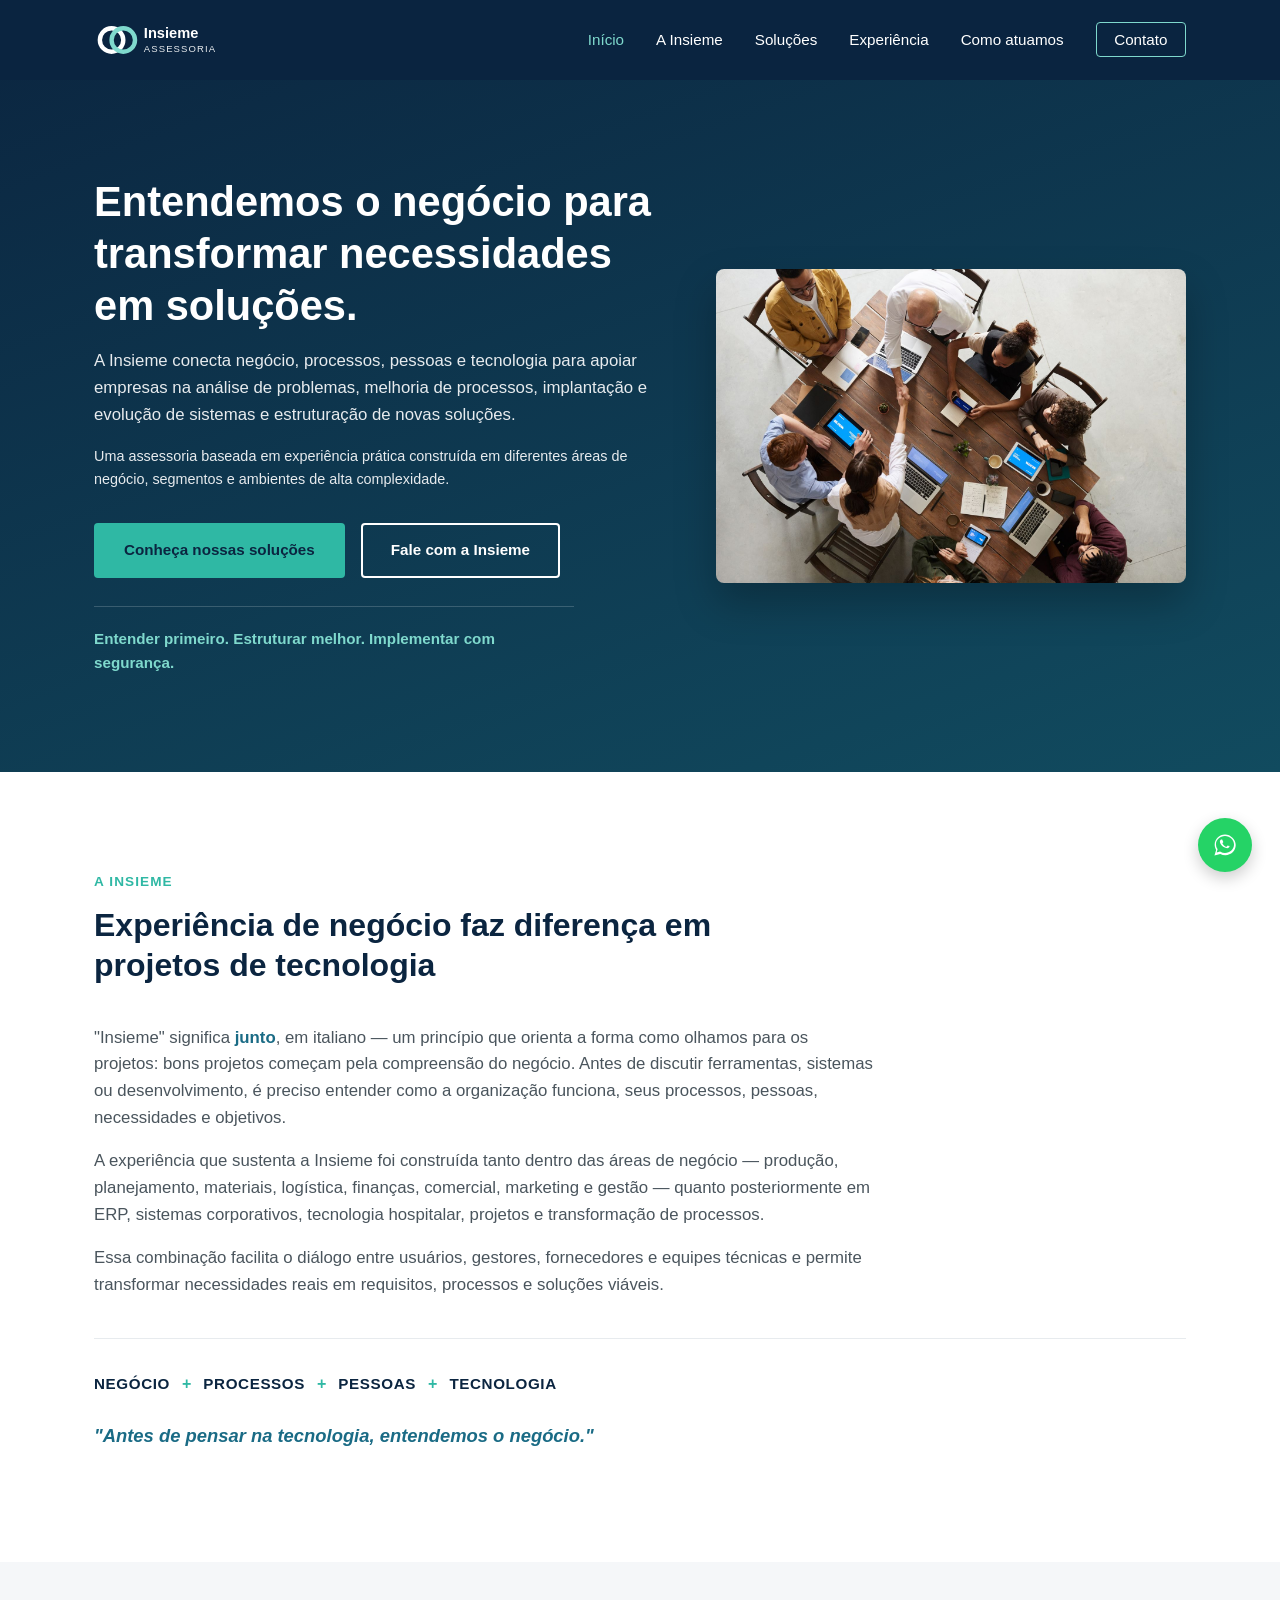
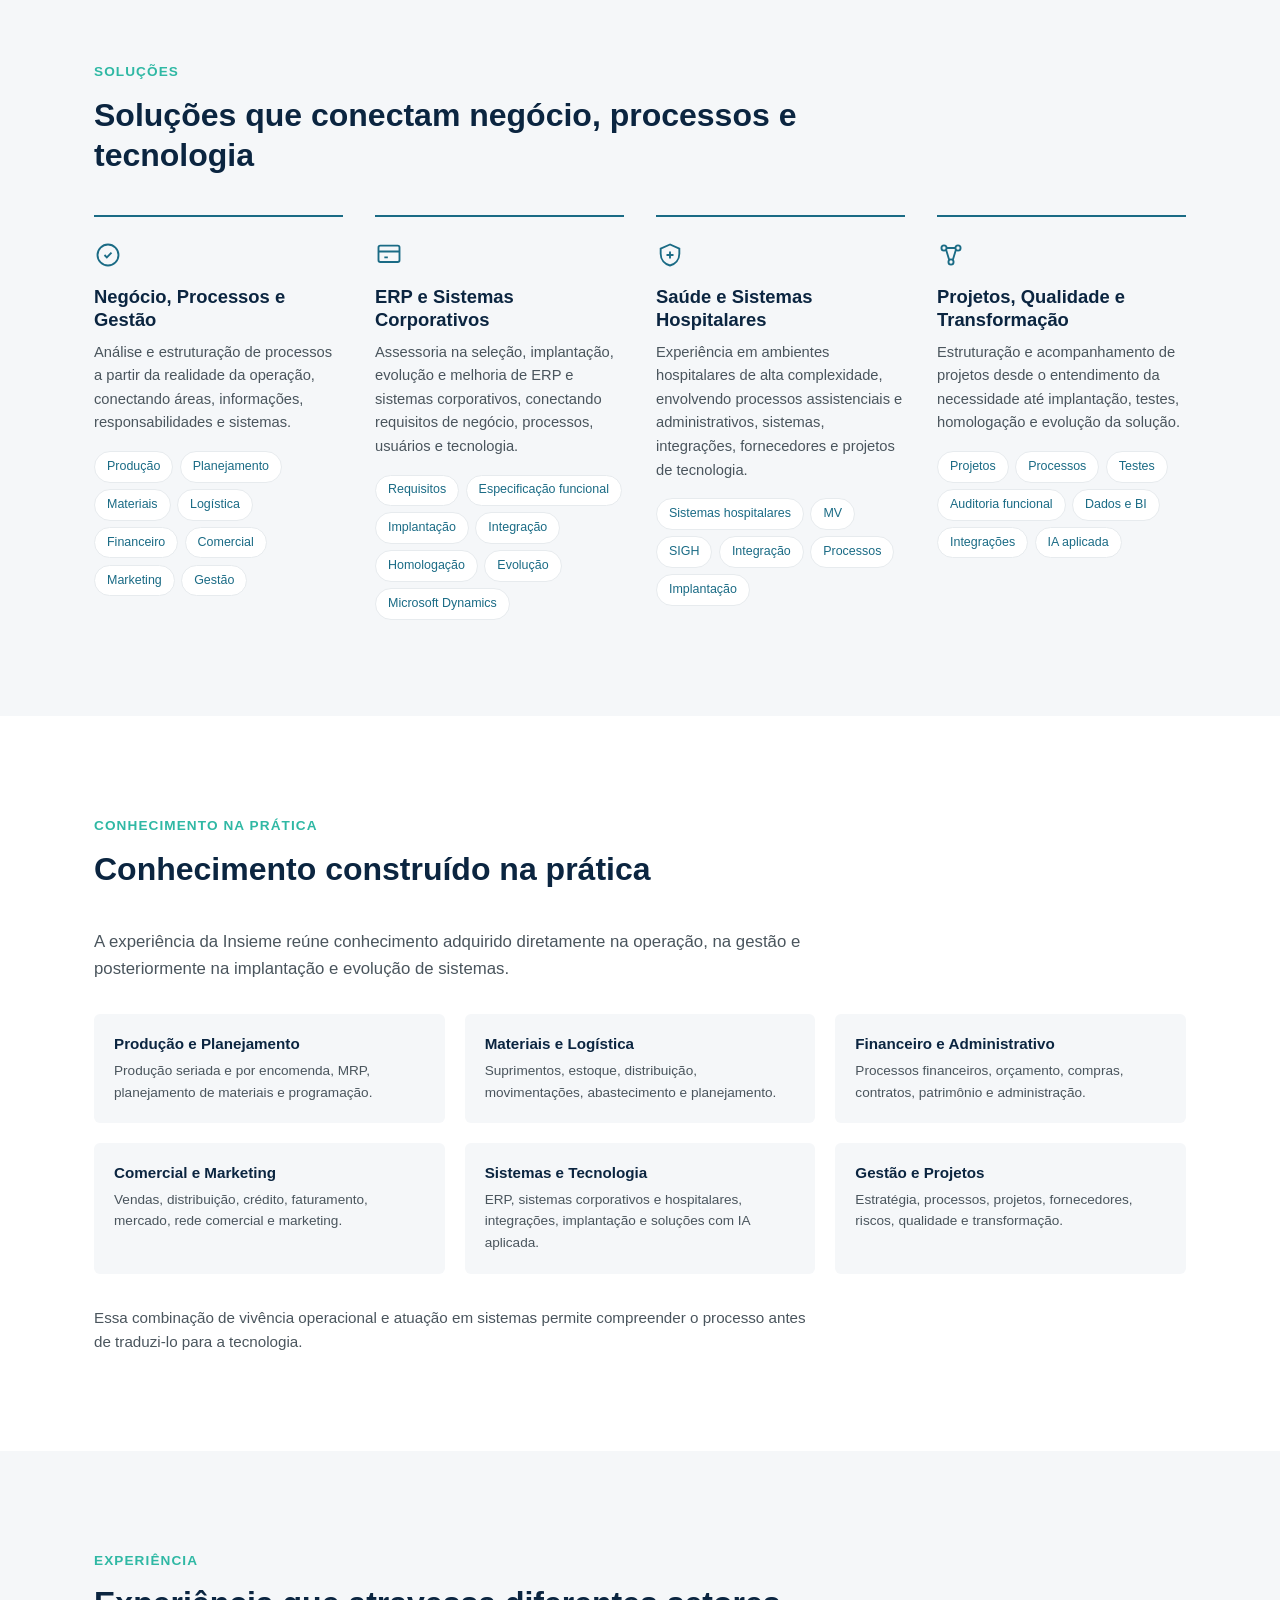
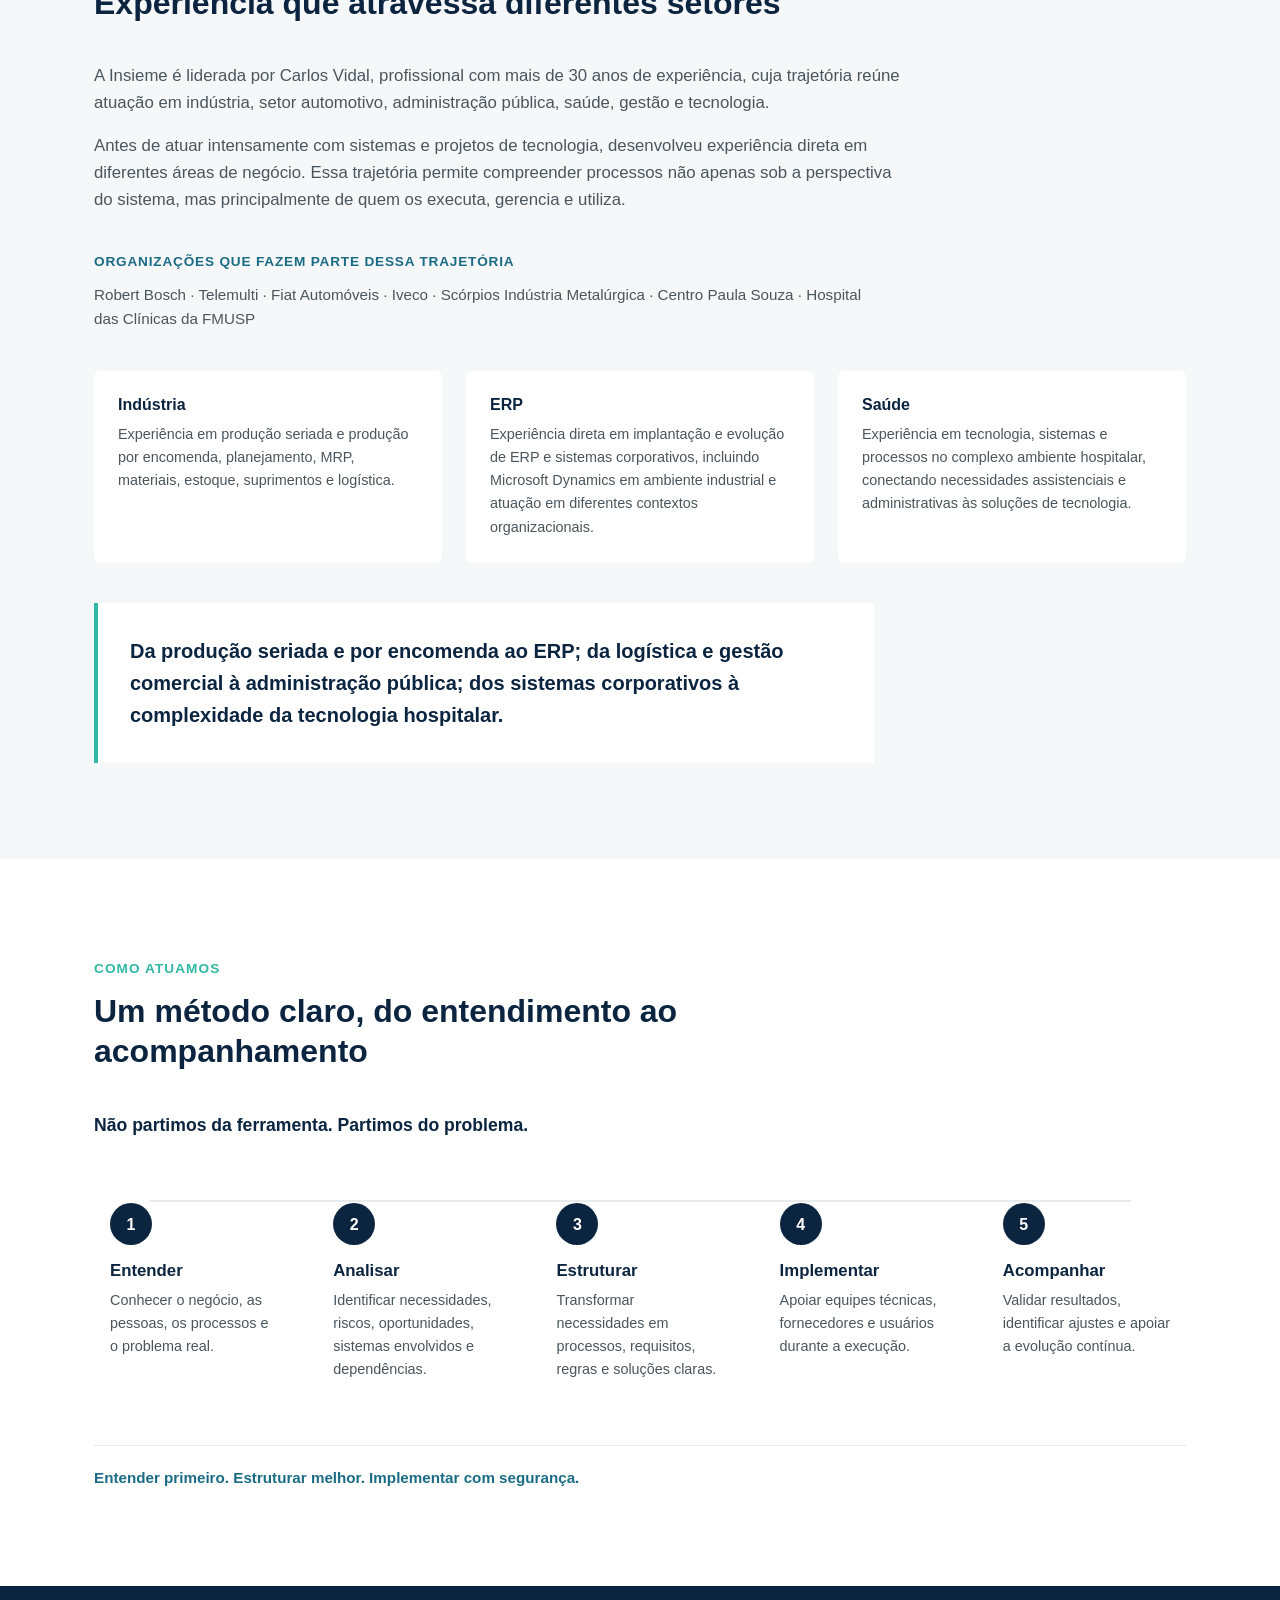
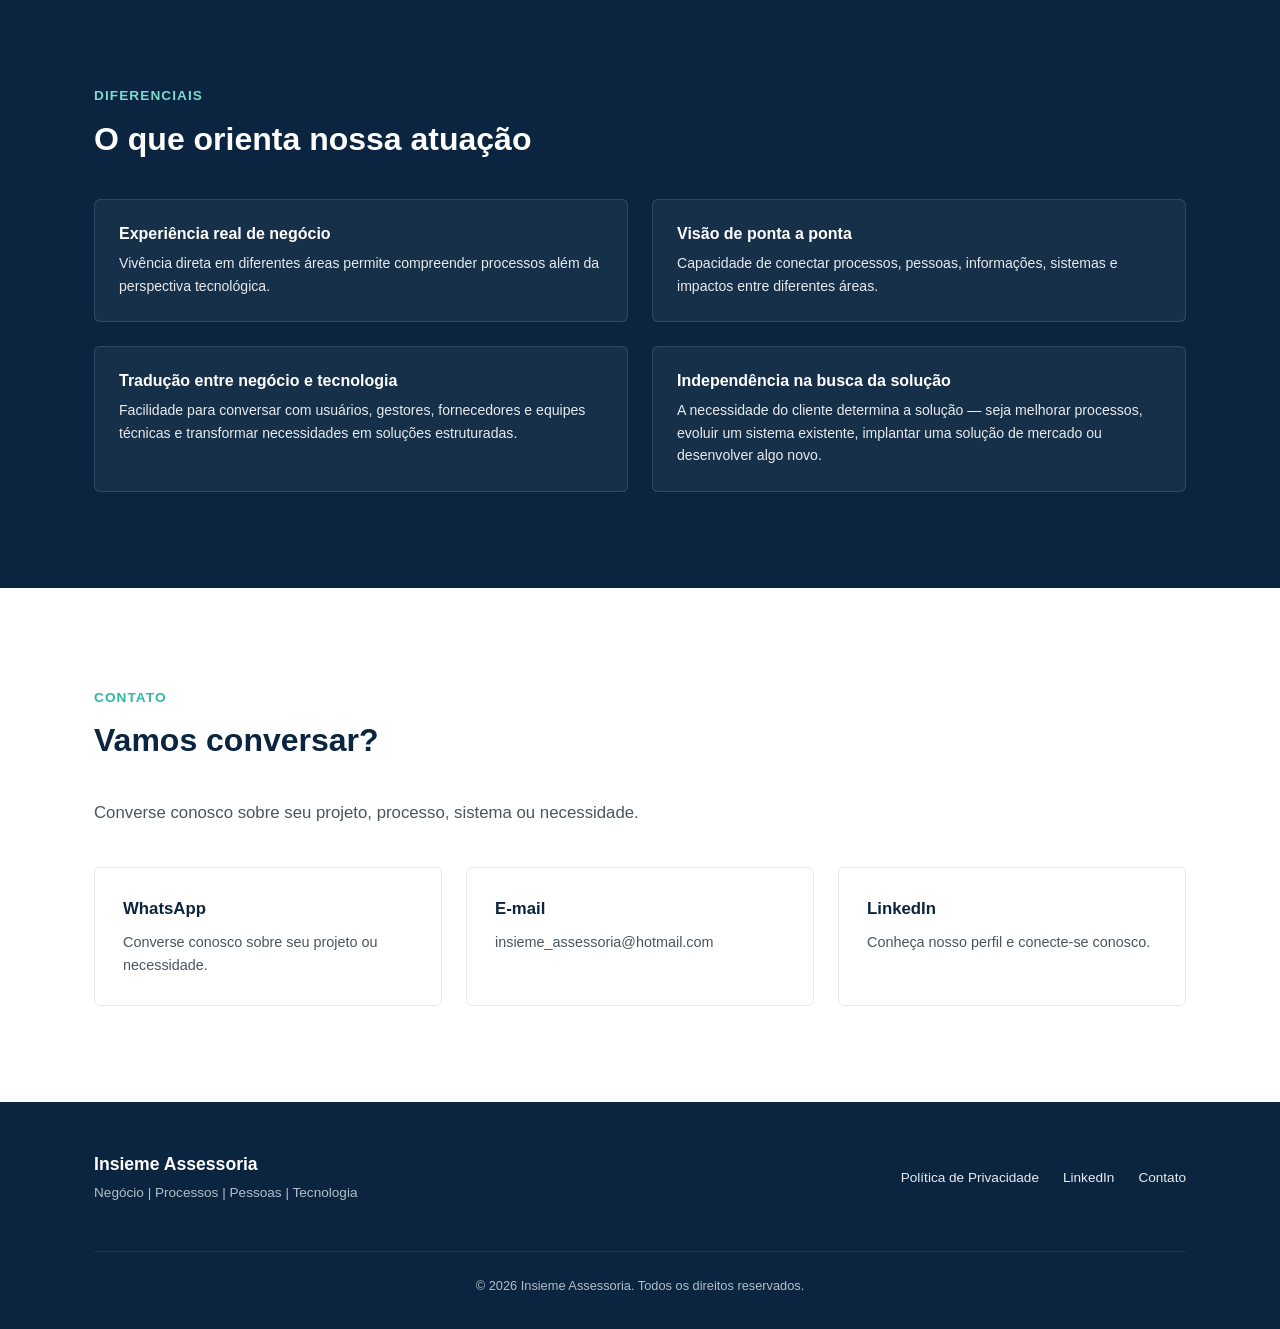
==== commit bb784a52: "Restaura em "A Insieme" a explicação de que o nome significa "junto" em italiano Co-Authored-By: Cla" ====
--- a/index.html
+++ b/index.html
@@ -130,9 +130,10 @@
         <h2>Experiência de negócio faz diferença em projetos de tecnologia</h2>
         <div class="insieme-content">
           <p>
-            Bons projetos começam pela compreensão do negócio. Antes de discutir ferramentas,
-            sistemas ou desenvolvimento, é preciso entender como a organização funciona, seus
-            processos, pessoas, necessidades e objetivos.
+            "Insieme" significa <em>junto</em>, em italiano — um princípio que orienta a forma
+            como olhamos para os projetos: bons projetos começam pela compreensão do negócio.
+            Antes de discutir ferramentas, sistemas ou desenvolvimento, é preciso entender como
+            a organização funciona, seus processos, pessoas, necessidades e objetivos.
           </p>
           <p>
             A experiência que sustenta a Insieme foi construída tanto dentro das áreas de
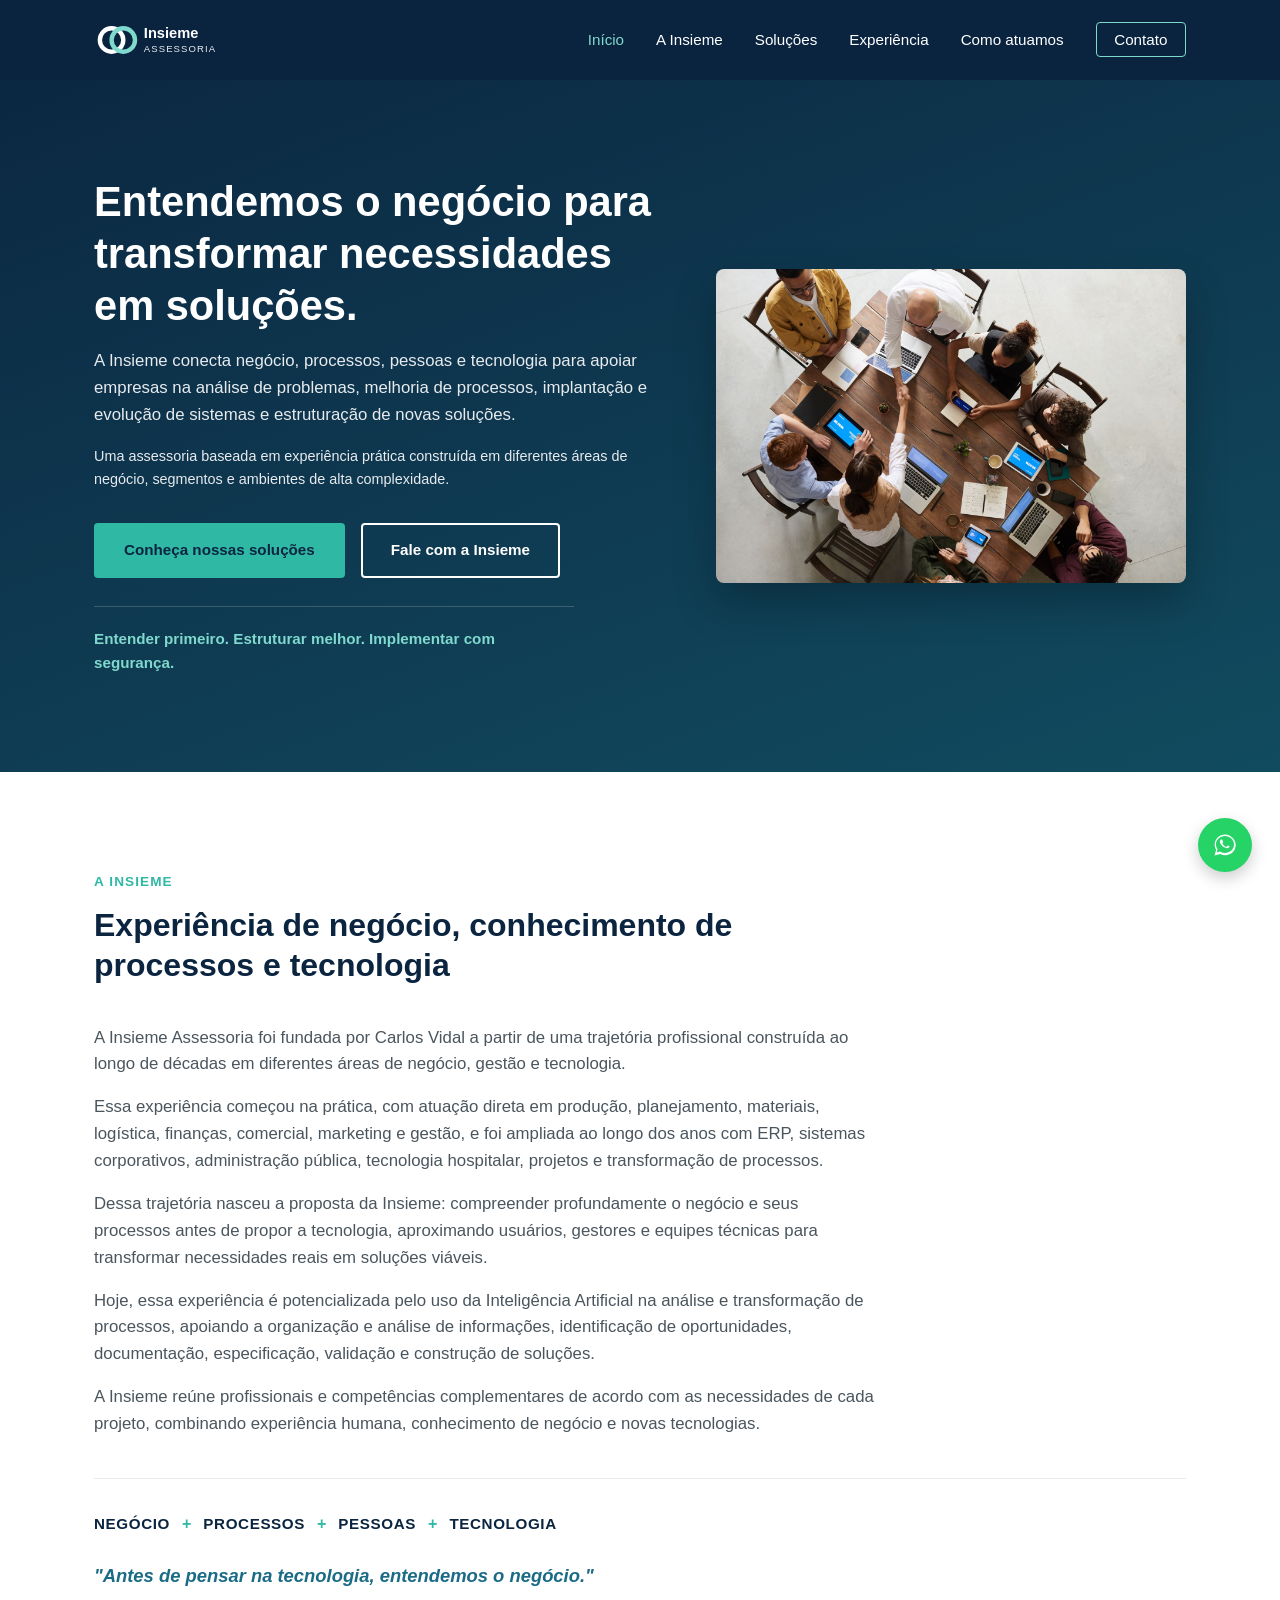
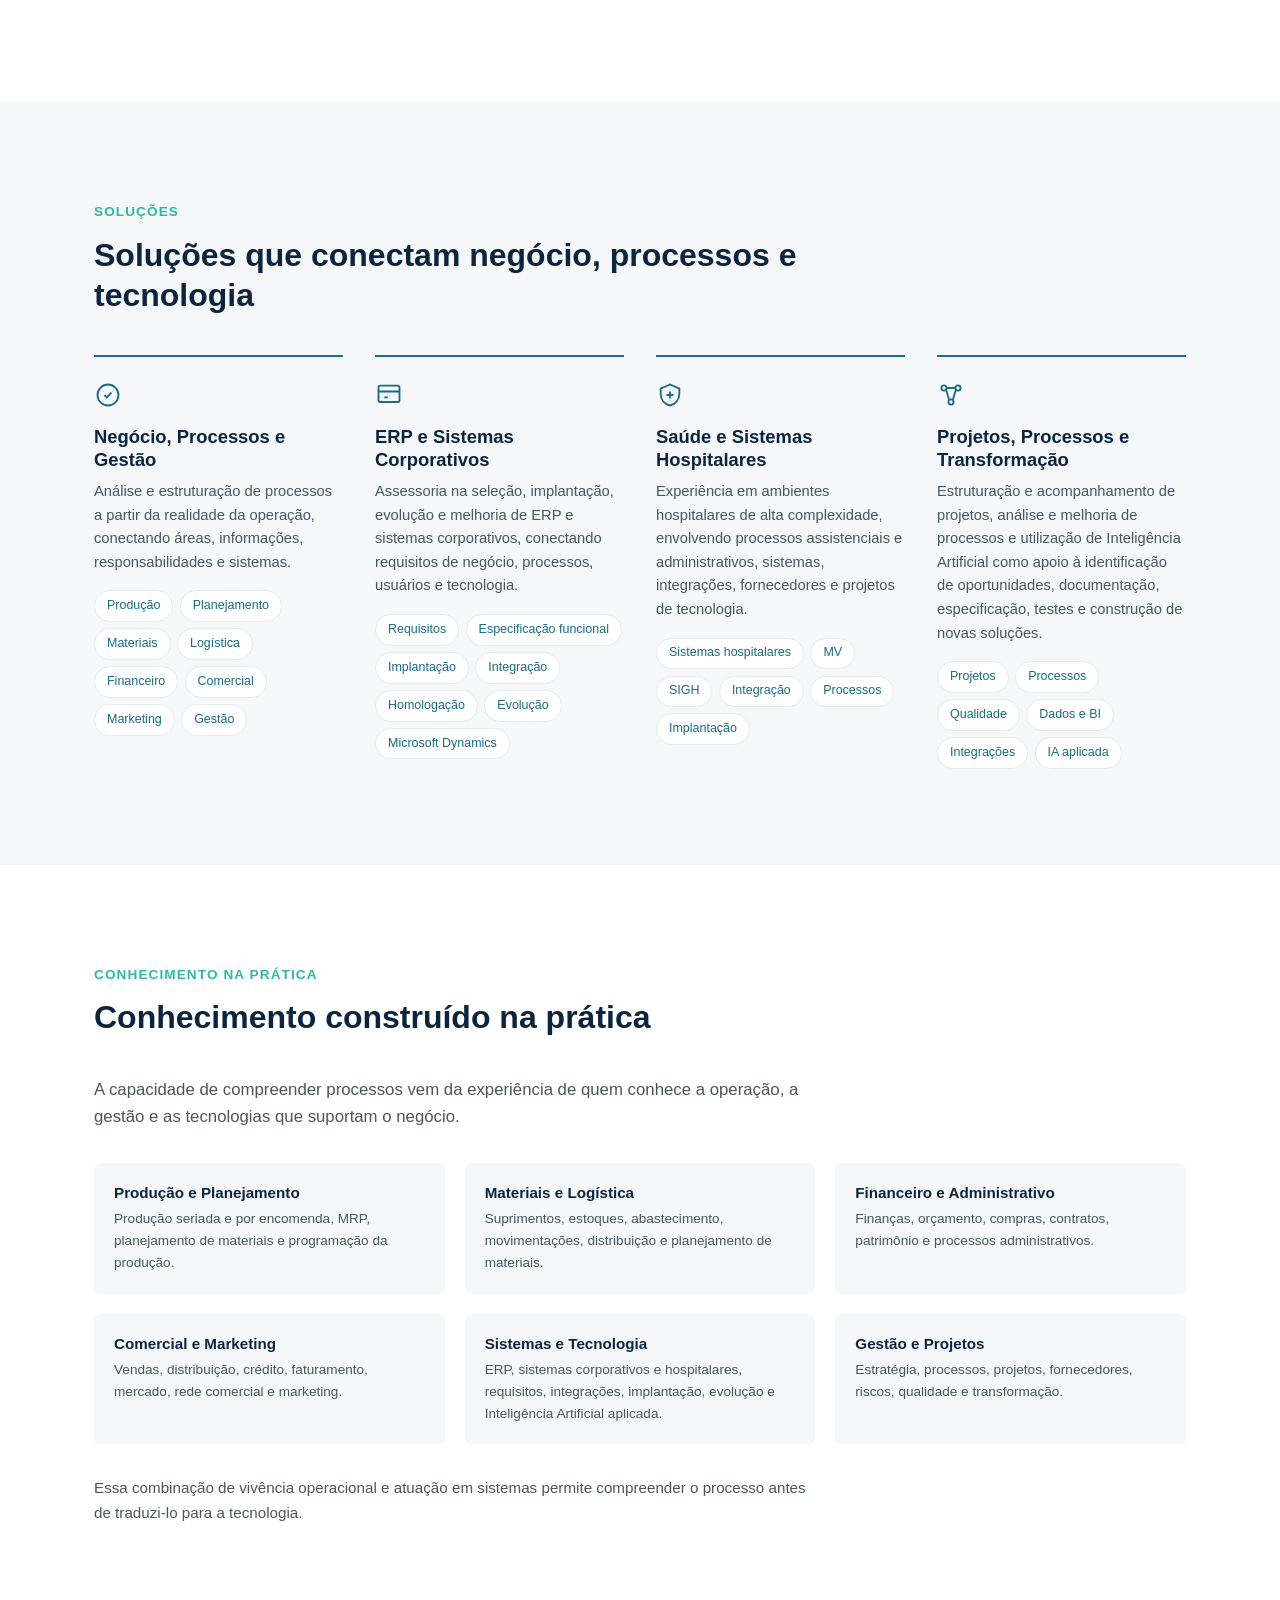
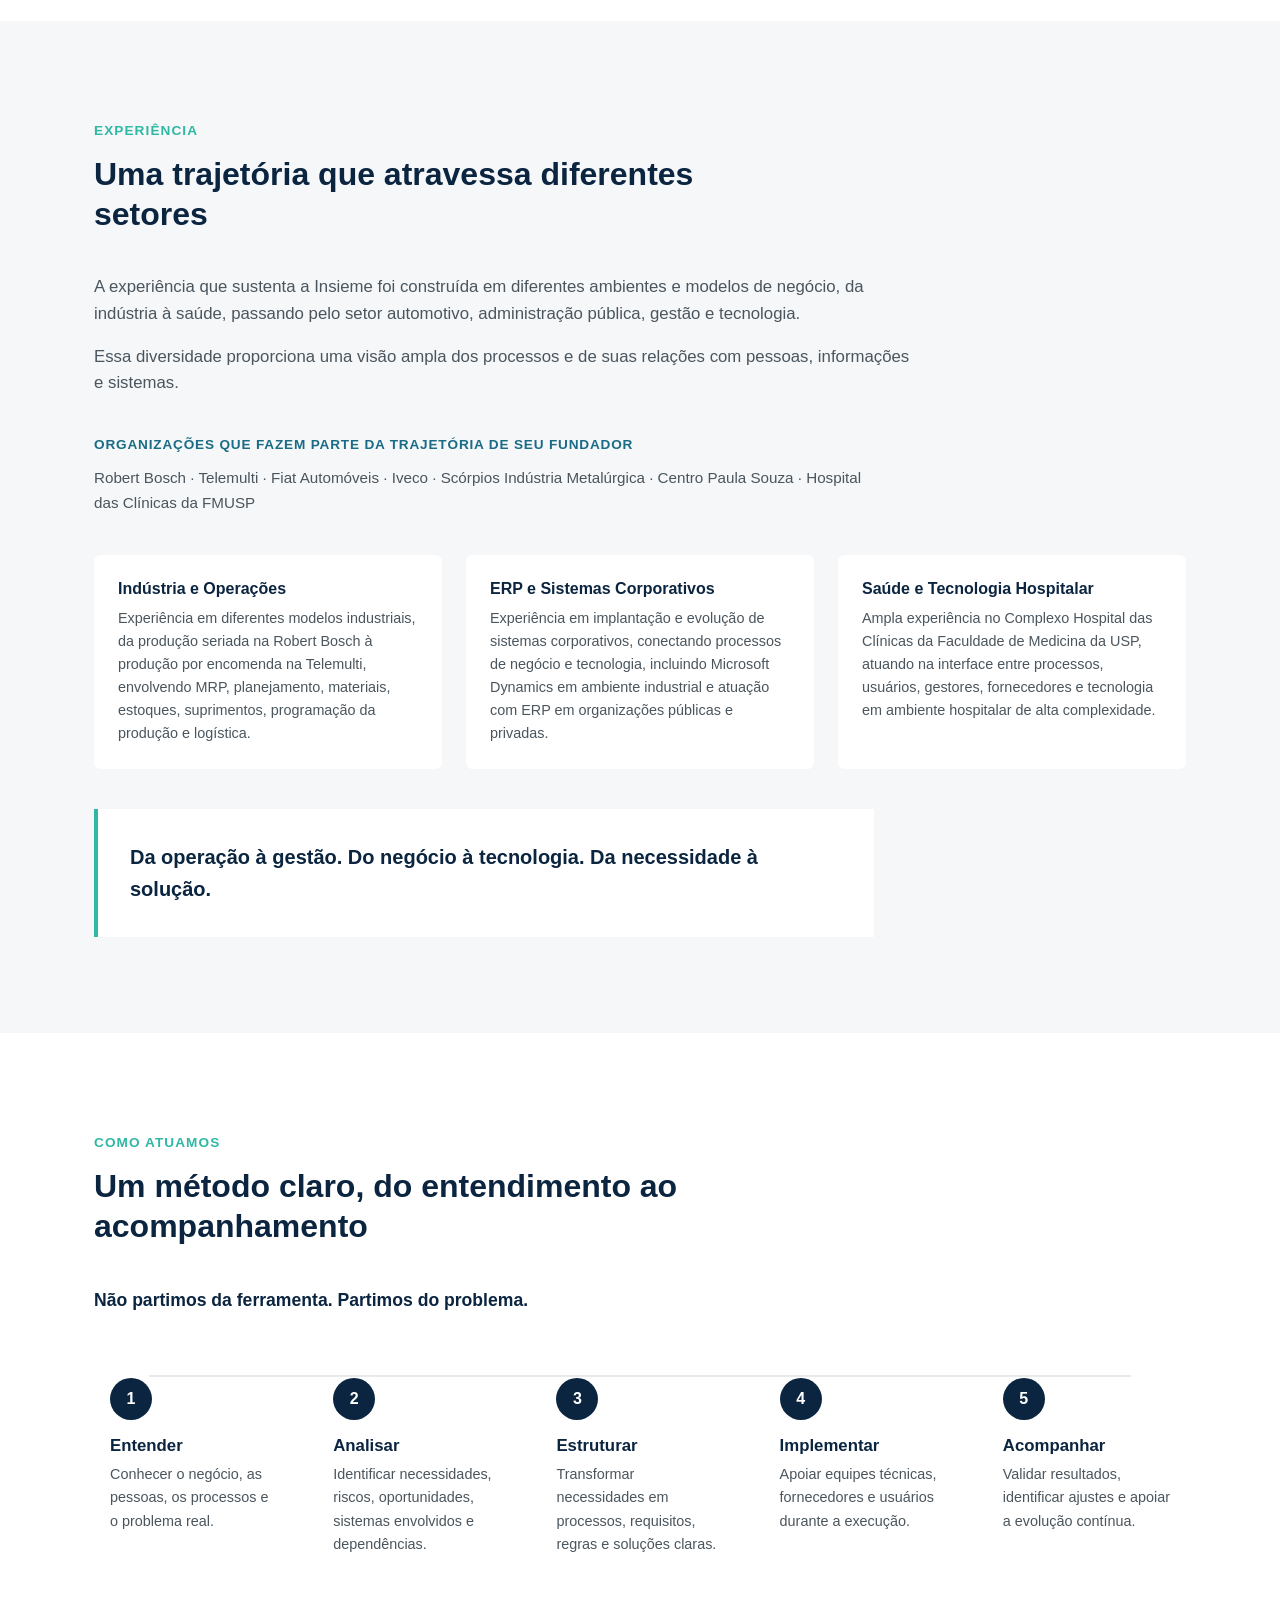
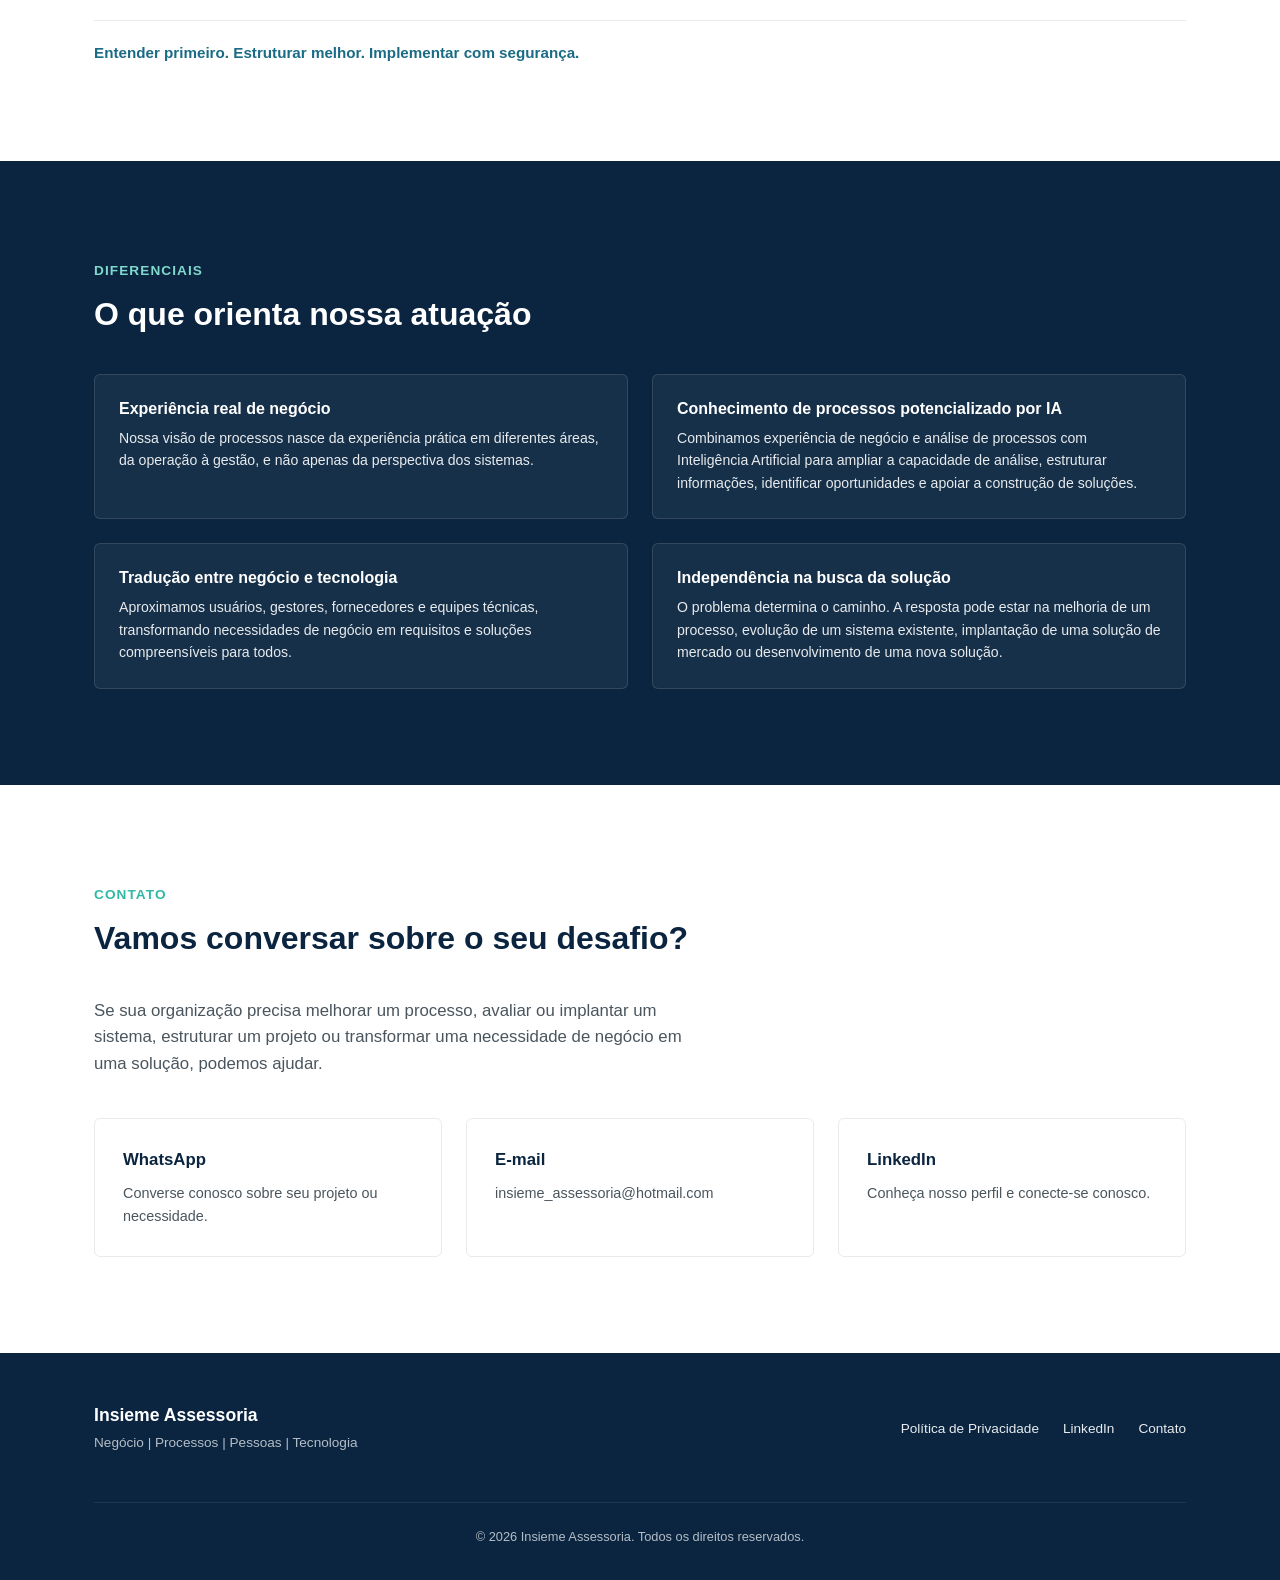
==== commit c8cf535f: "Reforça fundador, conhecimento de processos e IA aplicada na narrativa institucional - Apresenta Car" ====
--- a/index.html
+++ b/index.html
@@ -127,24 +127,34 @@
     <section id="insieme" class="section insieme">
       <div class="container">
         <span class="section-label">A Insieme</span>
-        <h2>Experiência de negócio faz diferença em projetos de tecnologia</h2>
+        <h2>Experiência de negócio, conhecimento de processos e tecnologia</h2>
         <div class="insieme-content">
           <p>
-            "Insieme" significa <em>junto</em>, em italiano — um princípio que orienta a forma
-            como olhamos para os projetos: bons projetos começam pela compreensão do negócio.
-            Antes de discutir ferramentas, sistemas ou desenvolvimento, é preciso entender como
-            a organização funciona, seus processos, pessoas, necessidades e objetivos.
+            A Insieme Assessoria foi fundada por Carlos Vidal a partir de uma trajetória
+            profissional construída ao longo de décadas em diferentes áreas de negócio, gestão
+            e tecnologia.
           </p>
           <p>
-            A experiência que sustenta a Insieme foi construída tanto dentro das áreas de
-            negócio — produção, planejamento, materiais, logística, finanças, comercial,
-            marketing e gestão — quanto posteriormente em ERP, sistemas corporativos,
-            tecnologia hospitalar, projetos e transformação de processos.
+            Essa experiência começou na prática, com atuação direta em produção, planejamento,
+            materiais, logística, finanças, comercial, marketing e gestão, e foi ampliada ao
+            longo dos anos com ERP, sistemas corporativos, administração pública, tecnologia
+            hospitalar, projetos e transformação de processos.
           </p>
           <p>
-            Essa combinação facilita o diálogo entre usuários, gestores, fornecedores e
-            equipes técnicas e permite transformar necessidades reais em requisitos, processos
-            e soluções viáveis.
+            Dessa trajetória nasceu a proposta da Insieme: compreender profundamente o negócio
+            e seus processos antes de propor a tecnologia, aproximando usuários, gestores e
+            equipes técnicas para transformar necessidades reais em soluções viáveis.
+          </p>
+          <p>
+            Hoje, essa experiência é potencializada pelo uso da Inteligência Artificial na
+            análise e transformação de processos, apoiando a organização e análise de
+            informações, identificação de oportunidades, documentação, especificação,
+            validação e construção de soluções.
+          </p>
+          <p>
+            A Insieme reúne profissionais e competências complementares de acordo com as
+            necessidades de cada projeto, combinando experiência humana, conhecimento de
+            negócio e novas tecnologias.
           </p>
         </div>
 
@@ -235,16 +245,17 @@
             <span class="pilar-icone" aria-hidden="true">
               <svg viewBox="0 0 24 24" width="28" height="28" fill="none" stroke="currentColor" stroke-width="1.6"><circle cx="6" cy="6" r="2.2"/><circle cx="18" cy="6" r="2.2"/><circle cx="12" cy="18" r="2.2"/><path d="M7.8 7.5 10.4 16M16.2 7.5 13.6 16M8.2 6h7.6"/></svg>
             </span>
-            <h3>Projetos, Qualidade e Transformação</h3>
-            <p>
-              Estruturação e acompanhamento de projetos desde o entendimento da necessidade
-              até implantação, testes, homologação e evolução da solução.
+            <h3>Projetos, Processos e Transformação</h3>
+            <p>
+              Estruturação e acompanhamento de projetos, análise e melhoria de processos e
+              utilização de Inteligência Artificial como apoio à identificação de
+              oportunidades, documentação, especificação, testes e construção de novas
+              soluções.
             </p>
             <ul class="pilar-tags">
               <li>Projetos</li>
               <li>Processos</li>
-              <li>Testes</li>
-              <li>Auditoria funcional</li>
+              <li>Qualidade</li>
               <li>Dados e BI</li>
               <li>Integrações</li>
               <li>IA aplicada</li>
@@ -260,22 +271,22 @@
         <span class="section-label">Conhecimento na prática</span>
         <h2>Conhecimento construído na prática</h2>
         <p class="conhecimento-intro">
-          A experiência da Insieme reúne conhecimento adquirido diretamente na operação, na
-          gestão e posteriormente na implantação e evolução de sistemas.
+          A capacidade de compreender processos vem da experiência de quem conhece a operação,
+          a gestão e as tecnologias que suportam o negócio.
         </p>
 
         <div class="conhecimento-grid">
           <article class="conhecimento-item">
             <h3>Produção e Planejamento</h3>
-            <p>Produção seriada e por encomenda, MRP, planejamento de materiais e programação.</p>
+            <p>Produção seriada e por encomenda, MRP, planejamento de materiais e programação da produção.</p>
           </article>
           <article class="conhecimento-item">
             <h3>Materiais e Logística</h3>
-            <p>Suprimentos, estoque, distribuição, movimentações, abastecimento e planejamento.</p>
+            <p>Suprimentos, estoques, abastecimento, movimentações, distribuição e planejamento de materiais.</p>
           </article>
           <article class="conhecimento-item">
             <h3>Financeiro e Administrativo</h3>
-            <p>Processos financeiros, orçamento, compras, contratos, patrimônio e administração.</p>
+            <p>Finanças, orçamento, compras, contratos, patrimônio e processos administrativos.</p>
           </article>
           <article class="conhecimento-item">
             <h3>Comercial e Marketing</h3>
@@ -283,7 +294,7 @@
           </article>
           <article class="conhecimento-item">
             <h3>Sistemas e Tecnologia</h3>
-            <p>ERP, sistemas corporativos e hospitalares, integrações, implantação e soluções com IA aplicada.</p>
+            <p>ERP, sistemas corporativos e hospitalares, requisitos, integrações, implantação, evolução e Inteligência Artificial aplicada.</p>
           </article>
           <article class="conhecimento-item">
             <h3>Gestão e Projetos</h3>
@@ -302,20 +313,18 @@
     <section id="experiencia" class="section experiencia">
       <div class="container">
         <span class="section-label">Experiência</span>
-        <h2>Experiência que atravessa diferentes setores</h2>
+        <h2>Uma trajetória que atravessa diferentes setores</h2>
         <p class="experiencia-intro">
-          A Insieme é liderada por Carlos Vidal, profissional com mais de 30 anos de
-          experiência, cuja trajetória reúne atuação em indústria, setor automotivo,
-          administração pública, saúde, gestão e tecnologia.
+          A experiência que sustenta a Insieme foi construída em diferentes ambientes e
+          modelos de negócio, da indústria à saúde, passando pelo setor automotivo,
+          administração pública, gestão e tecnologia.
         </p>
         <p class="experiencia-intro">
-          Antes de atuar intensamente com sistemas e projetos de tecnologia, desenvolveu
-          experiência direta em diferentes áreas de negócio. Essa trajetória permite
-          compreender processos não apenas sob a perspectiva do sistema, mas principalmente
-          de quem os executa, gerencia e utiliza.
-        </p>
-
-        <h3 class="experiencia-subtitulo">Organizações que fazem parte dessa trajetória</h3>
+          Essa diversidade proporciona uma visão ampla dos processos e de suas relações com
+          pessoas, informações e sistemas.
+        </p>
+
+        <h3 class="experiencia-subtitulo">Organizações que fazem parte da trajetória de seu fundador</h3>
         <p class="experiencia-organizacoes">
           Robert Bosch · Telemulti · Fiat Automóveis · Iveco · Scórpios Indústria Metalúrgica
           · Centro Paula Souza · Hospital das Clínicas da FMUSP
@@ -323,36 +332,35 @@
 
         <div class="experiencia-grid">
           <article class="experiencia-dimensao">
-            <h3>Indústria</h3>
-            <p>
-              Experiência em produção seriada e produção por encomenda, planejamento, MRP,
-              materiais, estoque, suprimentos e logística.
+            <h3>Indústria e Operações</h3>
+            <p>
+              Experiência em diferentes modelos industriais, da produção seriada na Robert
+              Bosch à produção por encomenda na Telemulti, envolvendo MRP, planejamento,
+              materiais, estoques, suprimentos, programação da produção e logística.
             </p>
           </article>
 
           <article class="experiencia-dimensao">
-            <h3>ERP</h3>
-            <p>
-              Experiência direta em implantação e evolução de ERP e sistemas corporativos,
-              incluindo Microsoft Dynamics em ambiente industrial e atuação em diferentes
-              contextos organizacionais.
+            <h3>ERP e Sistemas Corporativos</h3>
+            <p>
+              Experiência em implantação e evolução de sistemas corporativos, conectando
+              processos de negócio e tecnologia, incluindo Microsoft Dynamics em ambiente
+              industrial e atuação com ERP em organizações públicas e privadas.
             </p>
           </article>
 
           <article class="experiencia-dimensao">
-            <h3>Saúde</h3>
-            <p>
-              Experiência em tecnologia, sistemas e processos no complexo ambiente hospitalar,
-              conectando necessidades assistenciais e administrativas às soluções de
-              tecnologia.
+            <h3>Saúde e Tecnologia Hospitalar</h3>
+            <p>
+              Ampla experiência no Complexo Hospital das Clínicas da Faculdade de Medicina da
+              USP, atuando na interface entre processos, usuários, gestores, fornecedores e
+              tecnologia em ambiente hospitalar de alta complexidade.
             </p>
           </article>
         </div>
 
         <blockquote class="experiencia-destaque">
-          Da produção seriada e por encomenda ao ERP; da logística e gestão comercial à
-          administração pública; dos sistemas corporativos à complexidade da tecnologia
-          hospitalar.
+          Da operação à gestão. Do negócio à tecnologia. Da necessidade à solução.
         </blockquote>
       </div>
     </section>
@@ -405,19 +413,19 @@
         <div class="diferenciais-grid">
           <article class="diferencial-item">
             <h3>Experiência real de negócio</h3>
-            <p>Vivência direta em diferentes áreas permite compreender processos além da perspectiva tecnológica.</p>
+            <p>Nossa visão de processos nasce da experiência prática em diferentes áreas, da operação à gestão, e não apenas da perspectiva dos sistemas.</p>
           </article>
           <article class="diferencial-item">
-            <h3>Visão de ponta a ponta</h3>
-            <p>Capacidade de conectar processos, pessoas, informações, sistemas e impactos entre diferentes áreas.</p>
+            <h3>Conhecimento de processos potencializado por IA</h3>
+            <p>Combinamos experiência de negócio e análise de processos com Inteligência Artificial para ampliar a capacidade de análise, estruturar informações, identificar oportunidades e apoiar a construção de soluções.</p>
           </article>
           <article class="diferencial-item">
             <h3>Tradução entre negócio e tecnologia</h3>
-            <p>Facilidade para conversar com usuários, gestores, fornecedores e equipes técnicas e transformar necessidades em soluções estruturadas.</p>
+            <p>Aproximamos usuários, gestores, fornecedores e equipes técnicas, transformando necessidades de negócio em requisitos e soluções compreensíveis para todos.</p>
           </article>
           <article class="diferencial-item">
             <h3>Independência na busca da solução</h3>
-            <p>A necessidade do cliente determina a solução — seja melhorar processos, evoluir um sistema existente, implantar uma solução de mercado ou desenvolver algo novo.</p>
+            <p>O problema determina o caminho. A resposta pode estar na melhoria de um processo, evolução de um sistema existente, implantação de uma solução de mercado ou desenvolvimento de uma nova solução.</p>
           </article>
         </div>
       </div>
@@ -427,9 +435,11 @@
     <section id="contato" class="section contato">
       <div class="container">
         <span class="section-label">Contato</span>
-        <h2>Vamos conversar?</h2>
+        <h2>Vamos conversar sobre o seu desafio?</h2>
         <p class="contato-intro">
-          Converse conosco sobre seu projeto, processo, sistema ou necessidade.
+          Se sua organização precisa melhorar um processo, avaliar ou implantar um sistema,
+          estruturar um projeto ou transformar uma necessidade de negócio em uma solução,
+          podemos ajudar.
         </p>
 
         <div class="contato-grid" id="contato-grid">
